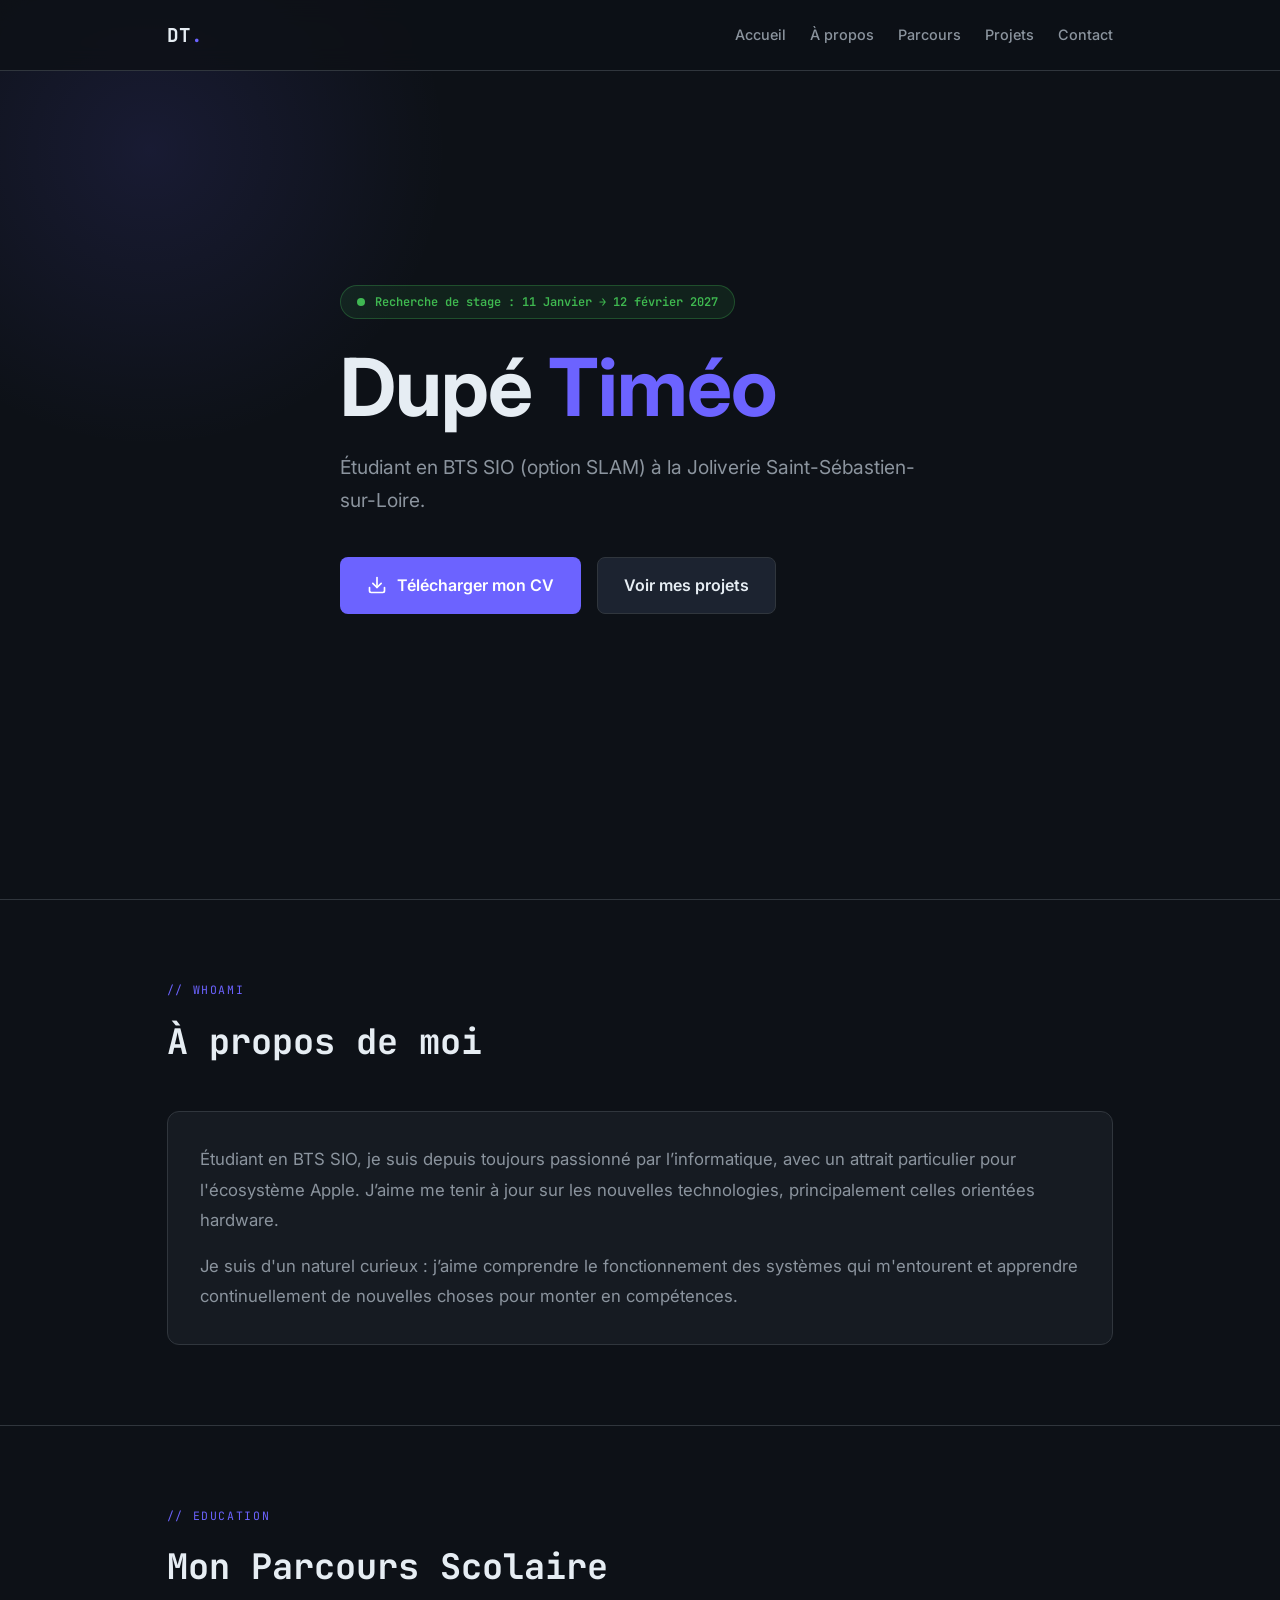
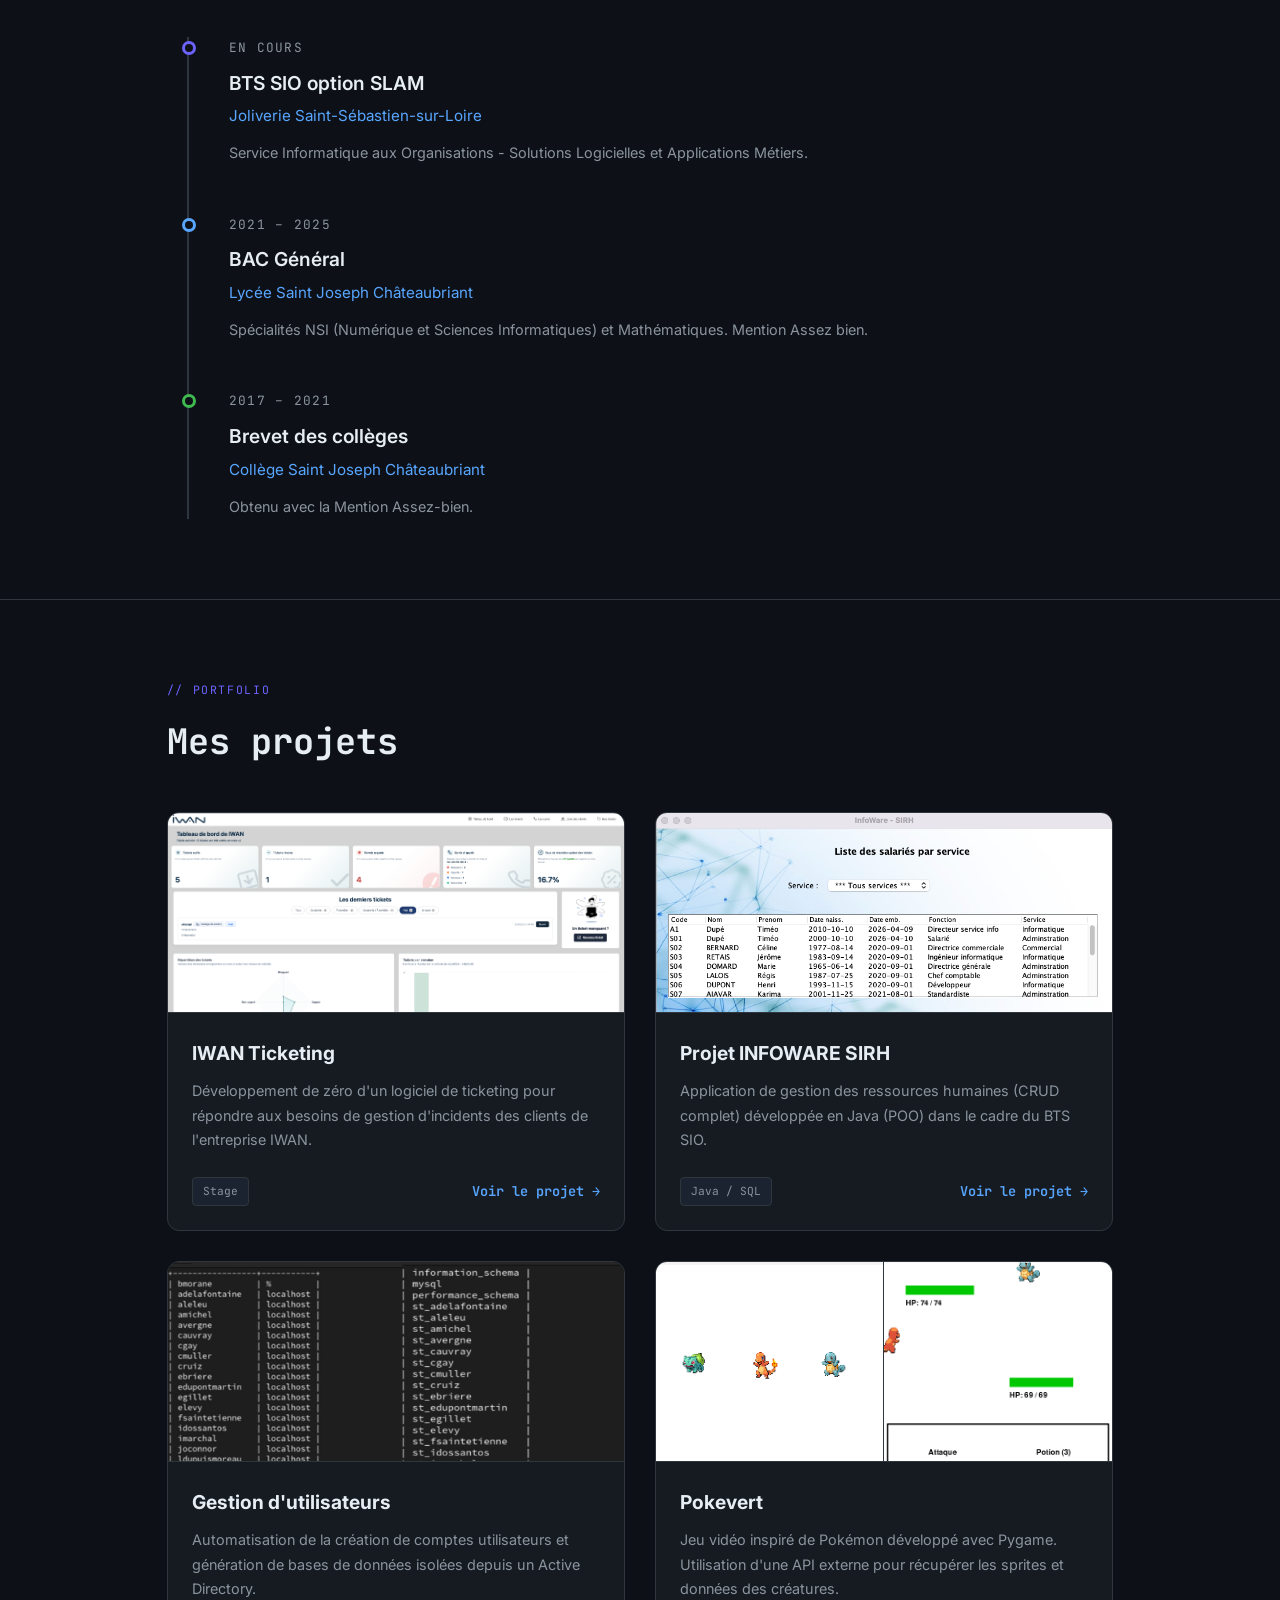
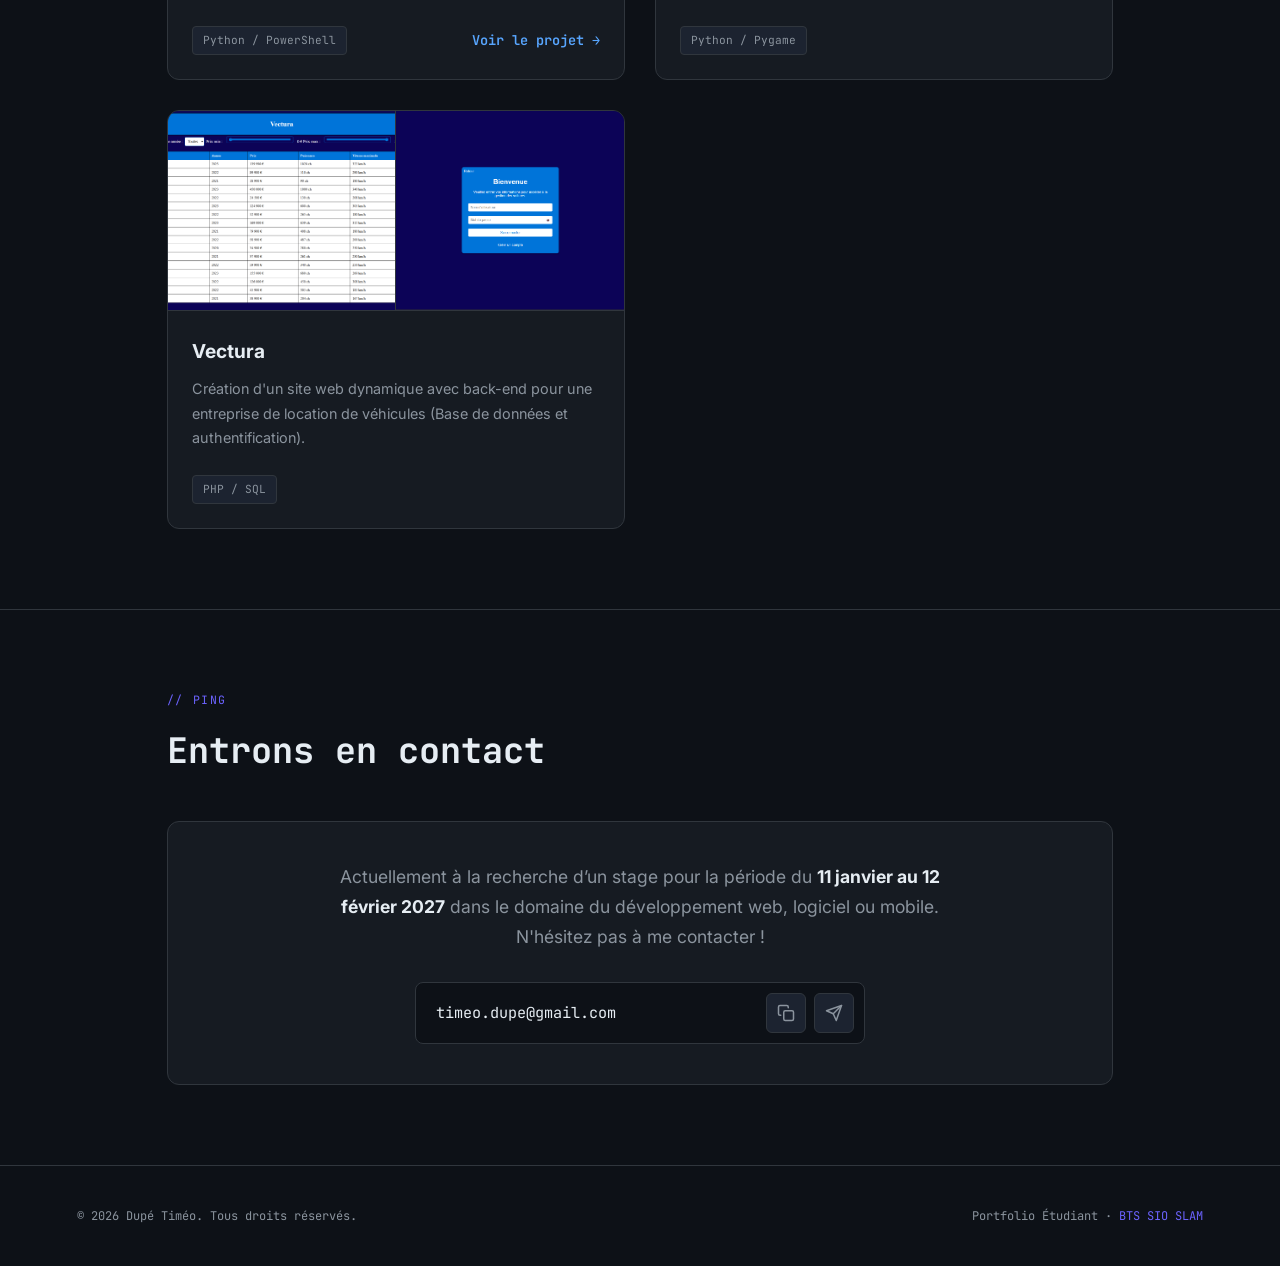
==== index.html @ 5c11863c "Création" ====
<!DOCTYPE html>
<html lang="fr">
<head>
  <meta charset="UTF-8" />
  <meta name="viewport" content="width=device-width, initial-scale=1.0" />
  <title>Portfolio - Dupé Timéo | BTS SIO</title>
  <link href="https://fonts.googleapis.com/css2?family=JetBrains+Mono:wght@400;600;700&family=Inter:wght@300;400;500;600&display=swap" rel="stylesheet" />
  <link rel="stylesheet" href="style.css" />
</head>
<body>

  <!-- ══ NAVIGATION ══ -->
  <nav class="navbar">
    <div class="nav-container">
      <div class="nav-logo">DT<span>.</span></div>
      <div class="nav-links">
        <a href="#accueil">Accueil</a>
        <a href="#a-propos">À propos</a>
        <a href="#parcours">Parcours</a>
        <a href="#projets">Projets</a>
        <a href="#contact">Contact</a>
      </div>
    </div>
  </nav>

  <!-- ══ HERO / ACCUEIL ══ -->
  <header class="hero" id="accueil">
    <div class="container hero-content">
      <div class="status-badge">
        <span class="pulse-dot"></span>
        Recherche de stage : 11 Janvier → 12 février 2027
      </div>
      
      <h1>Dupé <span>Timéo</span></h1>
      <p class="hero-sub">Étudiant en BTS SIO (option SLAM) à la Joliverie Saint-Sébastien-sur-Loire.</p>
      
      <div class="hero-actions">
        <a href="documents/CV_Dupe_Timeo.pdf" download target="_blank" class="btn btn-primary">
          <svg xmlns="http://www.w3.org/2000/svg" width="20" height="20" viewBox="0 0 24 24" fill="none" stroke="currentColor" stroke-width="2" stroke-linecap="round" stroke-linejoin="round">
            <path d="M21 15v4a2 2 0 0 1-2 2H5a2 2 0 0 1-2-2v-4"></path>
            <polyline points="7 10 12 15 17 10"></polyline>
            <line x1="12" y1="15" x2="12" y2="3"></line>
          </svg>
          Télécharger mon CV
        </a>
        <a href="#projets" class="btn btn-secondary">Voir mes projets</a>
      </div>
    </div>
  </header>

  <!-- ══ À PROPOS ══ -->
  <section id="a-propos">
    <div class="container">
      <p class="section-label">// whoami</p>
      <h2 class="section-title">À propos de moi</h2>
      <div class="about-card">
        <p>Étudiant en BTS SIO, je suis depuis toujours passionné par l’informatique, avec un attrait particulier pour l'écosystème Apple. J’aime me tenir à jour sur les nouvelles technologies, principalement celles orientées hardware.</p>
        <p>Je suis d'un naturel curieux : j’aime comprendre le fonctionnement des systèmes qui m'entourent et apprendre continuellement de nouvelles choses pour monter en compétences.</p>
      </div>
    </div>
  </section>

  <!-- ══ PARCOURS SCOLAIRE ══ -->
  <section id="parcours">
    <div class="container">
      <p class="section-label">// education</p>
      <h2 class="section-title">Mon Parcours Scolaire</h2>
      
      <div class="timeline">
        <!-- Item 1 -->
        <div class="timeline-item">
          <div class="timeline-dot" style="border-color: var(--accent);"></div>
          <div class="timeline-date">en cours</div>
          <div class="timeline-content">
            <h3>BTS SIO option SLAM</h3>
            <h4>Joliverie Saint-Sébastien-sur-Loire</h4>
            <p>Service Informatique aux Organisations - Solutions Logicielles et Applications Métiers.</p>
          </div>
        </div>
        
        <!-- Item 2 -->
        <div class="timeline-item">
          <div class="timeline-dot" style="border-color: var(--accent2);"></div>
          <div class="timeline-date">2021 – 2025</div>
          <div class="timeline-content">
            <h3>BAC Général</h3>
            <h4>Lycée Saint Joseph Châteaubriant</h4>
            <p>Spécialités NSI (Numérique et Sciences Informatiques) et Mathématiques. Mention Assez bien.</p>
          </div>
        </div>
        
        <!-- Item 3 -->
        <div class="timeline-item">
          <div class="timeline-dot" style="border-color: var(--accent3);"></div>
          <div class="timeline-date">2017 – 2021</div>
          <div class="timeline-content">
            <h3>Brevet des collèges</h3>
            <h4>Collège Saint Joseph Châteaubriant</h4>
            <p>Obtenu avec la Mention Assez-bien.</p>
          </div>
        </div>
      </div>
    </div>
  </section>

  <!-- ══ PROJETS ══ -->
  <section id="projets">
    <div class="container">
      <p class="section-label">// portfolio</p>
      <h2 class="section-title">Mes projets</h2>
      
      <div class="projects-grid">
        
        <!-- Projet 1 -->
        <div class="project-card">
          <div class="card-image-wrapper">
            <img src="img/projets/STAGE-IWAN-TICKETS/Capture d’écran 2026-06-22 à 10.38.28.png" alt="IWAN Ticketing" />
          </div>
          <div class="project-content">
            <h3>IWAN Ticketing</h3>
            <p>Développement de zéro d'un logiciel de ticketing pour répondre aux besoins de gestion d'incidents des clients de l'entreprise IWAN.</p>
            <div class="project-footer">
              <span class="tech-tag">Stage</span>
              <a href="./projet/Stage-IWAN-TICKETS/iwan-ticket.html" class="project-link">Voir le projet →</a>
            </div>
          </div>
        </div>

        <!-- Projet 2 -->
        <div class="project-card">
          <div class="card-image-wrapper">
            <img src="img/projets/INFOWARE/main_infoware.png" alt="INFOWARE SIRH" />
          </div>
          <div class="project-content">
            <h3>Projet INFOWARE SIRH</h3>
            <p>Application de gestion des ressources humaines (CRUD complet) développée en Java (POO) dans le cadre du BTS SIO.</p>
            <div class="project-footer">
              <span class="tech-tag">Java / SQL</span>
              <a href="./projet/INFOWARE/projet_infoware_SIRH.html" class="project-link">Voir le projet →</a>
            </div>
          </div>
        </div>

        <!-- Projet 3 -->
        <div class="project-card">
          <div class="card-image-wrapper">
            <img src="img/projets/Gestion d'utilisateurs python/user-bdd.png" alt="Gestion utilisateurs" />
          </div>
          <div class="project-content">
            <h3>Gestion d'utilisateurs</h3>
            <p>Automatisation de la création de comptes utilisateurs et génération de bases de données isolées depuis un Active Directory.</p>
            <div class="project-footer">
              <span class="tech-tag">Python / PowerShell</span>
              <a href="./projet/gestion-user/index-user.html" class="project-link">Voir le projet →</a>
            </div>
          </div>
        </div>

        <!-- Projet 4 -->
        <div class="project-card">
          <div class="card-image-wrapper multi-img">
            <img src="img/projets/img_pokevert/choix_pokemon.png" alt="Pokevert Choix" />
            <img src="img/projets/img_pokevert/combat.png" alt="Pokevert Combat" />
          </div>
          <div class="project-content">
            <h3>Pokevert</h3>
            <p>Jeu vidéo inspiré de Pokémon développé avec Pygame. Utilisation d'une API externe pour récupérer les sprites et données des créatures.</p>
            <div class="project-footer">
              <span class="tech-tag">Python / Pygame</span>
            </div>
          </div>
        </div>

        <!-- Projet 5 -->
        <div class="project-card">
          <div class="card-image-wrapper multi-img">
            <img src="img/projets/img_vectura/Accueil.png" alt="Vectura Accueil" />
            <img src="img/projets/img_vectura/login.png" alt="Vectura Login" />
          </div>
          <div class="project-content">
            <h3>Vectura</h3>
            <p>Création d'un site web dynamique avec back-end pour une entreprise de location de véhicules (Base de données et authentification).</p>
            <div class="project-footer">
              <span class="tech-tag">PHP / SQL</span>
            </div>
          </div>
        </div>

      </div>
    </div>
  </section>

  <!-- ══ CONTACT ══ -->
  <section id="contact" style="border-bottom: none;">
    <div class="container">
      <p class="section-label">// ping</p>
      <h2 class="section-title">Entrons en contact</h2>
      
      <div class="contact-wrapper">
        <p class="contact-desc">
          Actuellement à la recherche d’un stage pour la période du <strong>11 janvier au 12 février 2027</strong> dans le domaine du développement web, logiciel ou mobile. N'hésitez pas à me contacter !
        </p>

        <div class="email-box">
          <span class="email-text">timeo.dupe@gmail.com</span>
          
          <div class="email-actions">
            <button class="icon-btn copy-btn" title="Copier l'adresse">
              <svg xmlns="http://www.w3.org/2000/svg" viewBox="0 0 24 24" fill="none" stroke="currentColor" stroke-width="2" stroke-linecap="round" stroke-linejoin="round">
                <rect x="9" y="9" width="13" height="13" rx="2" ry="2"></rect>
                <path d="M5 15H4a2 2 0 0 1-2-2V4a2 2 0 0 1 2-2h9a2 2 0 0 1 2 2v1"></path>
              </svg>
            </button>
            <a href="mailto:timeo.dupe@gmail.com" class="icon-btn" title="Envoyer un e-mail">
              <svg xmlns="http://www.w3.org/2000/svg" viewBox="0 0 24 24" fill="none" stroke="currentColor" stroke-width="2" stroke-linecap="round" stroke-linejoin="round">
                <line x1="22" y1="2" x2="11" y2="13"></line>
                <polygon points="22 2 15 22 11 13 2 9 22 2"></polygon>
              </svg>
            </a>
          </div>
        </div>
      </div>
    </div>
  </section>

  <!-- ══ FOOTER ══ -->
  <footer>
    <p>&copy; 2026 Dupé Timéo. Tous droits réservés.</p>
    <p>Portfolio Étudiant · <span>BTS SIO SLAM</span></p>
  </footer>

  <!-- ══ SCRIPTS ══ -->
  <script>
    document.querySelector('.copy-btn').addEventListener('click', function() {
      const emailText = document.querySelector('.email-text').textContent;
      navigator.clipboard.writeText(emailText).then(function() {
        // Petit feedback visuel rapide sur le bouton
        const btn = document.querySelector('.copy-btn');
        const originalHtml = btn.innerHTML;
        btn.innerHTML = '<svg xmlns="http://www.w3.org/2000/svg" viewBox="0 0 24 24" fill="none" stroke="#3FB950" stroke-width="2" stroke-linecap="round" stroke-linejoin="round"><polyline points="20 6 9 17 4 12"></polyline></svg>';
        setTimeout(() => { btn.innerHTML = originalHtml; }, 2000);
      });
    });
  </script>

</body>
</html>
---- style.css ----
/* ══ RESET & VARIABLES ══ */
*, *::before, *::after { box-sizing: border-box; margin: 0; padding: 0; }

:root {
  --bg:        #0D1117;
  --surface:   #161B22;
  --surface2:  #1C2330;
  --border:    #30363D;
  --accent:    #6C63FF;
  --accent2:   #58A6FF;
  --accent3:   #3FB950;
  --text:      #E6EDF3;
  --muted:     #8B949E;
  --mono:      'JetBrains Mono', monospace;
  --sans:      'Inter', sans-serif;
}

/* Scroll padding pour que l'ancre ne soit pas cachée par la navbar fixée */
html { 
  scroll-behavior: smooth; 
  scroll-padding-top: 100px; 
}

body {
  background: var(--bg);
  color: var(--text);
  font-family: var(--sans);
  font-size: 16px;
  line-height: 1.7;
}

/* ══ STRUCTURE GLOBALE ══ */
.container {
  max-width: 1100px;
  margin: 0 auto;
  padding: 0 6vw;
}

section {
  padding: 80px 0;
  border-bottom: 1px solid var(--border);
}

.section-label {
  font-family: var(--mono);
  font-size: .72rem;
  color: var(--accent);
  text-transform: uppercase;
  letter-spacing: .14em;
  margin-bottom: 12px;
}

.section-title {
  font-family: var(--mono);
  font-size: clamp(1.4rem, 3vw, 2.2rem);
  font-weight: 700;
  margin-bottom: 40px;
  color: var(--text);
}

/* ══ NAVIGATION ══ */
.navbar {
  position: fixed;
  top: 0; left: 0; width: 100%;
  background: rgba(13, 17, 23, 0.85);
  backdrop-filter: blur(12px);
  -webkit-backdrop-filter: blur(12px);
  border-bottom: 1px solid var(--border);
  z-index: 1000;
}

.nav-container {
  max-width: 1100px;
  margin: 0 auto;
  padding: 0 6vw;
  display: flex;
  justify-content: space-between;
  align-items: center;
  height: 70px;
}

.nav-logo {
  font-family: var(--mono);
  font-weight: 700;
  font-size: 1.2rem;
  color: var(--text);
}
.nav-logo span { color: var(--accent); }

.nav-links {
  display: flex;
  gap: 24px;
}

.nav-links a {
  color: var(--muted);
  text-decoration: none;
  font-size: 0.9rem;
  font-weight: 500;
  transition: color 0.2s;
}

.nav-links a:hover {
  color: var(--accent2);
}

/* ══ HERO SECTION ══ */
.hero {
  min-height: 100vh;
  display: flex;
  flex-direction: column;
  justify-content: center;
  position: relative;
  overflow: hidden;
  border-bottom: 1px solid var(--border);
}

.hero::before {
  content: '';
  position: absolute;
  top: -150px; left: -150px;
  width: 600px; height: 600px;
  background: radial-gradient(circle, rgba(108,99,255,.12) 0%, transparent 70%);
  pointer-events: none;
}

.status-badge {
  display: inline-flex;
  align-items: center;
  gap: 10px;
  background: rgba(63, 185, 80, 0.1);
  border: 1px solid rgba(63, 185, 80, 0.3);
  color: var(--accent3);
  padding: 6px 16px;
  border-radius: 30px;
  font-family: var(--mono);
  font-size: 0.75rem;
  font-weight: 600;
  margin-bottom: 24px;
}

.pulse-dot {
  width: 8px; height: 8px;
  background: var(--accent3);
  border-radius: 50%;
  box-shadow: 0 0 0 0 rgba(63, 185, 80, 0.7);
  animation: pulse 2s infinite;
}

@keyframes pulse {
  0% { box-shadow: 0 0 0 0 rgba(63, 185, 80, 0.7); }
  70% { box-shadow: 0 0 0 10px rgba(63, 185, 80, 0); }
  100% { box-shadow: 0 0 0 0 rgba(63, 185, 80, 0); }
}

.hero h1 {
  font-size: clamp(3rem, 8vw, 5rem);
  font-weight: 700;
  line-height: 1.1;
  letter-spacing: -1px;
  margin-bottom: 20px;
}
.hero h1 span { color: var(--accent); }

.hero-sub {
  font-size: clamp(1rem, 2vw, 1.2rem);
  color: var(--muted);
  max-width: 600px;
  margin-bottom: 40px;
}

.hero-actions {
  display: flex;
  gap: 16px;
  flex-wrap: wrap;
}

/* Boutons globaux */
.btn {
  display: inline-flex;
  align-items: center;
  justify-content: center;
  gap: 10px;
  padding: 14px 26px;
  border-radius: 8px;
  font-family: var(--sans);
  font-size: 1rem;
  font-weight: 600;
  text-decoration: none;
  transition: all 0.25s ease;
  cursor: pointer;
}

.btn-primary { background: var(--accent); color: #fff; border: 1px solid transparent; }
.btn-primary:hover { background: #7b73ff; transform: translateY(-3px); box-shadow: 0 8px 25px rgba(108, 99, 255, 0.35); }
.btn-secondary { background: var(--surface2); color: var(--text); border: 1px solid var(--border); }
.btn-secondary:hover { border-color: var(--accent); transform: translateY(-3px); }

/* ══ À PROPOS ══ */
.about-card {
  background: var(--surface);
  border: 1px solid var(--border);
  border-radius: 12px;
  padding: 32px;
  font-size: 1.05rem;
  line-height: 1.8;
}
.about-card p { margin-bottom: 16px; color: var(--muted); }
.about-card p:last-child { margin-bottom: 0; }

/* ══ PARCOURS (TIMELINE) ══ */
.timeline {
  position: relative;
  margin-left: 20px;
  padding-left: 40px;
  border-left: 2px solid var(--border);
}

.timeline-item {
  position: relative;
  margin-bottom: 48px;
}
.timeline-item:last-child { margin-bottom: 0; }

.timeline-dot {
  position: absolute;
  left: -47px; /* 40px padding + 2px border / 2 + offset */
  top: 4px;
  width: 14px; height: 14px;
  border-radius: 50%;
  background: var(--bg);
  border: 3px solid var(--accent);
}

.timeline-date {
  font-family: var(--mono);
  font-size: 0.8rem;
  color: var(--muted);
  text-transform: uppercase;
  letter-spacing: .1em;
  margin-bottom: 8px;
}

.timeline-content h3 {
  font-size: 1.2rem;
  font-weight: 600;
  color: var(--text);
  margin-bottom: 4px;
}

.timeline-content h4 {
  font-size: 0.95rem;
  font-weight: 400;
  color: var(--accent2);
  margin-bottom: 12px;
}

.timeline-content p {
  font-size: 0.9rem;
  color: var(--muted);
}

/* ══ PROJETS GRID ══ */
.projects-grid {
  display: grid;
  grid-template-columns: repeat(auto-fill, minmax(320px, 1fr));
  gap: 30px;
}

.project-card {
  background: var(--surface);
  border: 1px solid var(--border);
  border-radius: 12px;
  overflow: hidden;
  display: flex;
  flex-direction: column;
  transition: transform 0.3s ease, border-color 0.3s ease;
}

.project-card:hover {
  transform: translateY(-5px);
  border-color: var(--accent);
}

.card-image-wrapper {
  width: 100%;
  height: 200px;
  border-bottom: 1px solid var(--border);
  background: var(--surface2);
}

.card-image-wrapper img {
  width: 100%;
  height: 100%;
  object-fit: cover;
  object-position: top center;
}

/* Pour les projets avec deux images, on les sépare en deux colonnes */
.card-image-wrapper.multi-img {
  display: flex;
}
.card-image-wrapper.multi-img img {
  width: 50%;
  border-right: 1px solid var(--border);
}
.card-image-wrapper.multi-img img:last-child {
  border-right: none;
}

.project-content {
  padding: 24px;
  display: flex;
  flex-direction: column;
  flex-grow: 1;
}

.project-content h3 {
  font-size: 1.2rem;
  margin-bottom: 10px;
}

.project-content p {
  font-size: 0.9rem;
  color: var(--muted);
  margin-bottom: 24px;
  flex-grow: 1;
}

.project-footer {
  display: flex;
  justify-content: space-between;
  align-items: center;
  margin-top: auto;
}

.tech-tag {
  font-family: var(--mono);
  font-size: 0.7rem;
  padding: 4px 10px;
  background: var(--surface2);
  border: 1px solid var(--border);
  border-radius: 4px;
  color: var(--muted);
}

.project-link {
  font-family: var(--mono);
  font-size: 0.85rem;
  color: var(--accent2);
  text-decoration: none;
  font-weight: 600;
  transition: color 0.2s;
}
.project-link:hover { color: var(--accent); }

/* ══ CONTACT ══ */
.contact-wrapper {
  background: var(--surface);
  border: 1px solid var(--border);
  border-radius: 12px;
  padding: 40px;
  text-align: center;
}

.contact-desc {
  font-size: 1.1rem;
  color: var(--muted);
  max-width: 600px;
  margin: 0 auto 30px;
}
.contact-desc strong { color: var(--text); }

.email-box {
  display: inline-flex;
  align-items: center;
  justify-content: space-between;
  background: var(--bg);
  border: 1px solid var(--border);
  border-radius: 8px;
  padding: 10px 10px 10px 20px;
  width: 100%;
  max-width: 450px;
}

.email-text {
  font-family: var(--mono);
  font-size: 0.95rem;
  color: var(--text);
}

.email-actions {
  display: flex;
  gap: 8px;
}

.icon-btn {
  background: var(--surface2);
  border: 1px solid var(--border);
  border-radius: 6px;
  width: 40px; height: 40px;
  display: flex;
  align-items: center;
  justify-content: center;
  color: var(--muted);
  cursor: pointer;
  transition: all 0.2s;
}

.icon-btn svg { width: 18px; height: 18px; }
.icon-btn:hover {
  background: rgba(108,99,255,.1);
  border-color: var(--accent);
  color: var(--accent);
}

/* ══ FOOTER ══ */
footer {
  border-top: 1px solid var(--border);
  padding: 40px 6vw;
  display: flex;
  justify-content: space-between;
  align-items: center;
  flex-wrap: wrap;
  gap: 16px;
  background: var(--bg);
}

footer p {
  font-family: var(--mono);
  font-size: .75rem;
  color: var(--muted);
}

footer span { color: var(--accent); }

/* ══ RESPONSIVE ══ */
@media (max-width: 768px) {
  .nav-links { display: none; /* Simplification mobile: on cache les liens ou on met un menu burger */ }
  .hero h1 { font-size: 2.5rem; }
  .projects-grid { grid-template-columns: 1fr; }
  .email-box { flex-direction: column; gap: 16px; padding: 20px; }
  .email-actions { width: 100%; justify-content: center; }
}
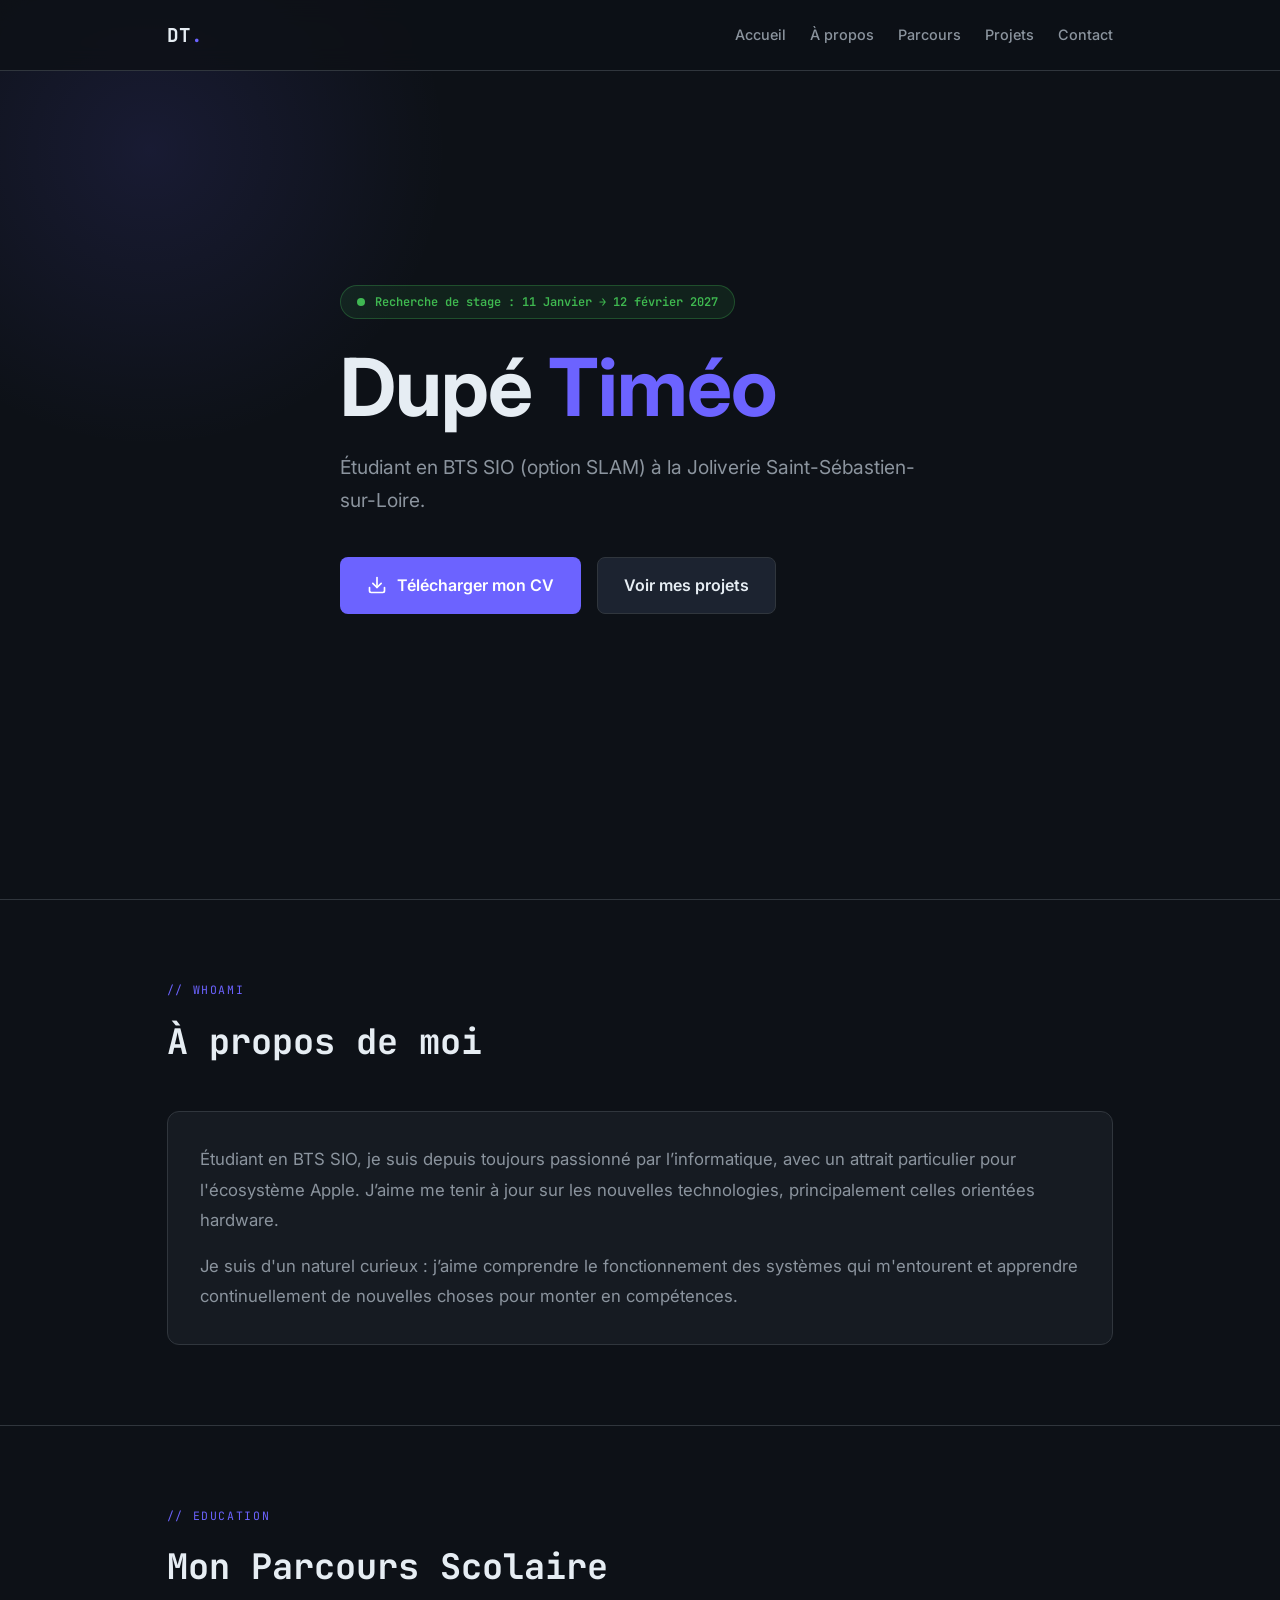
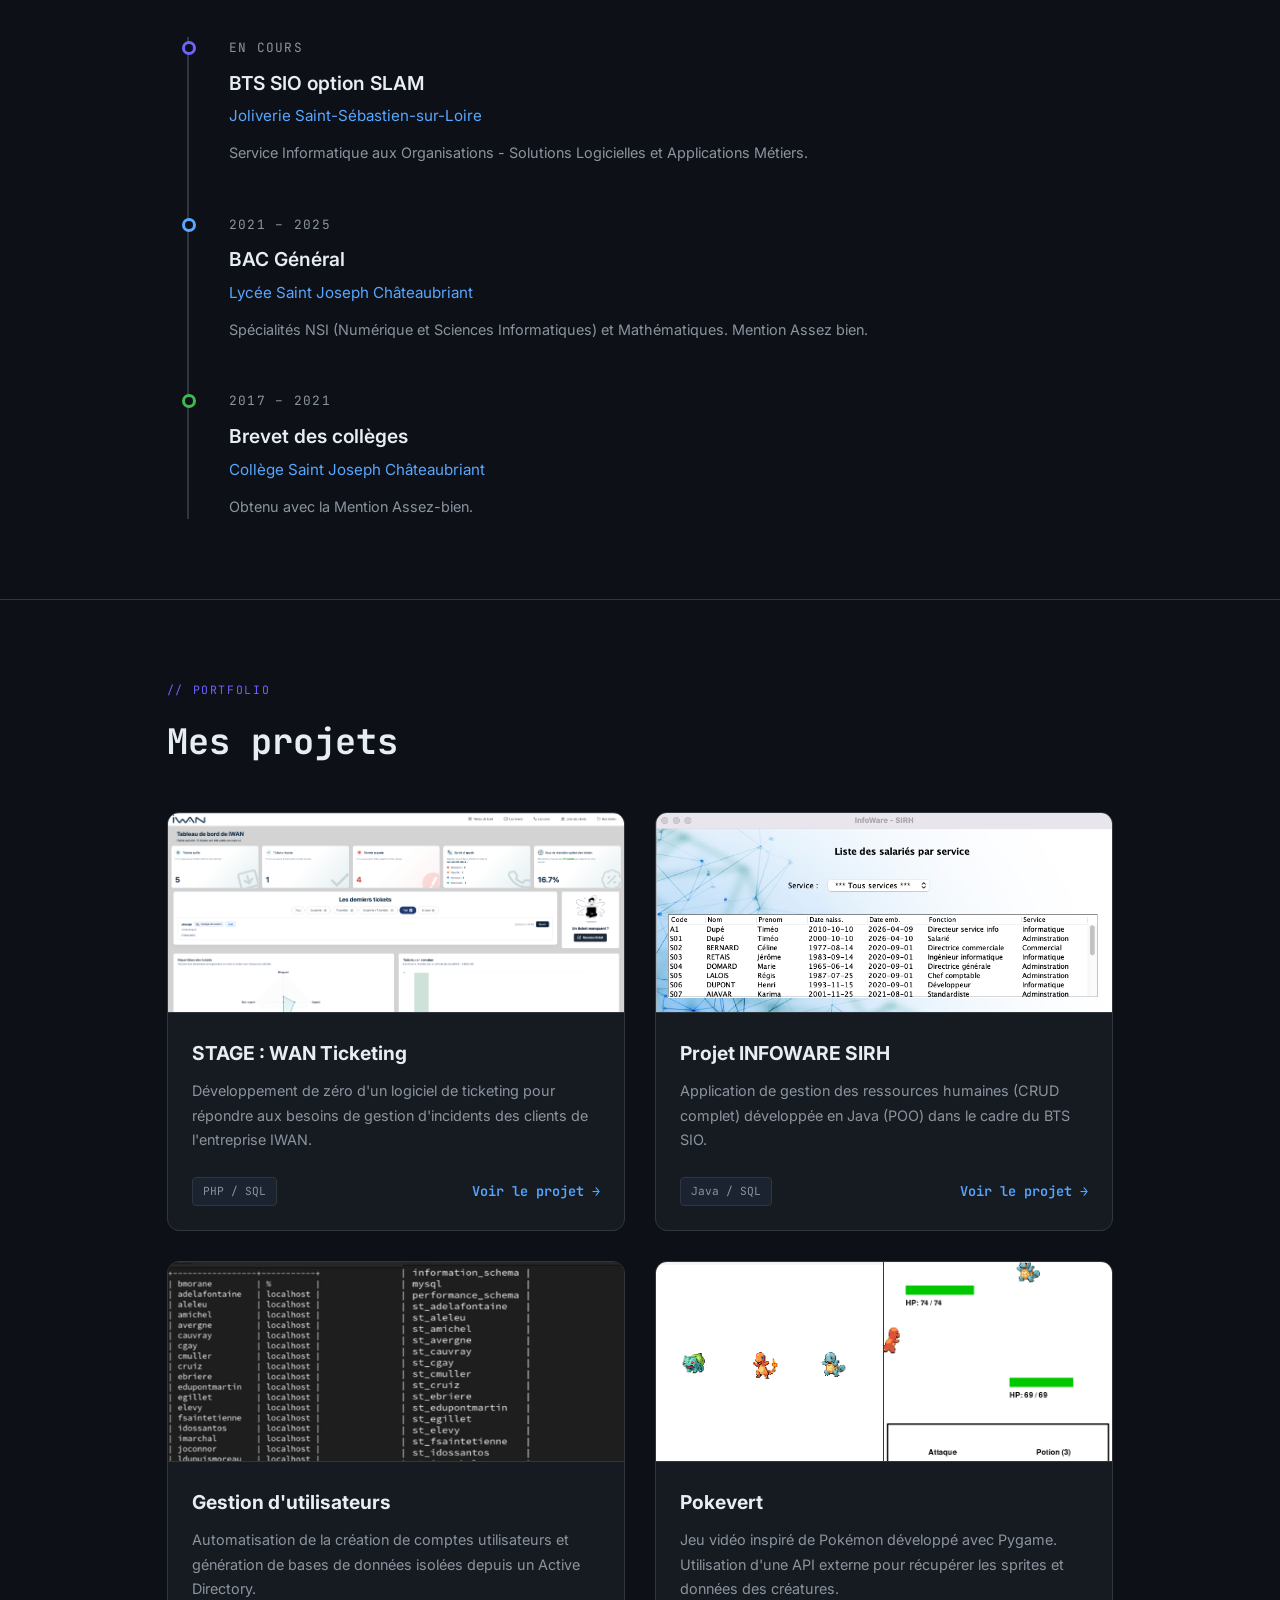
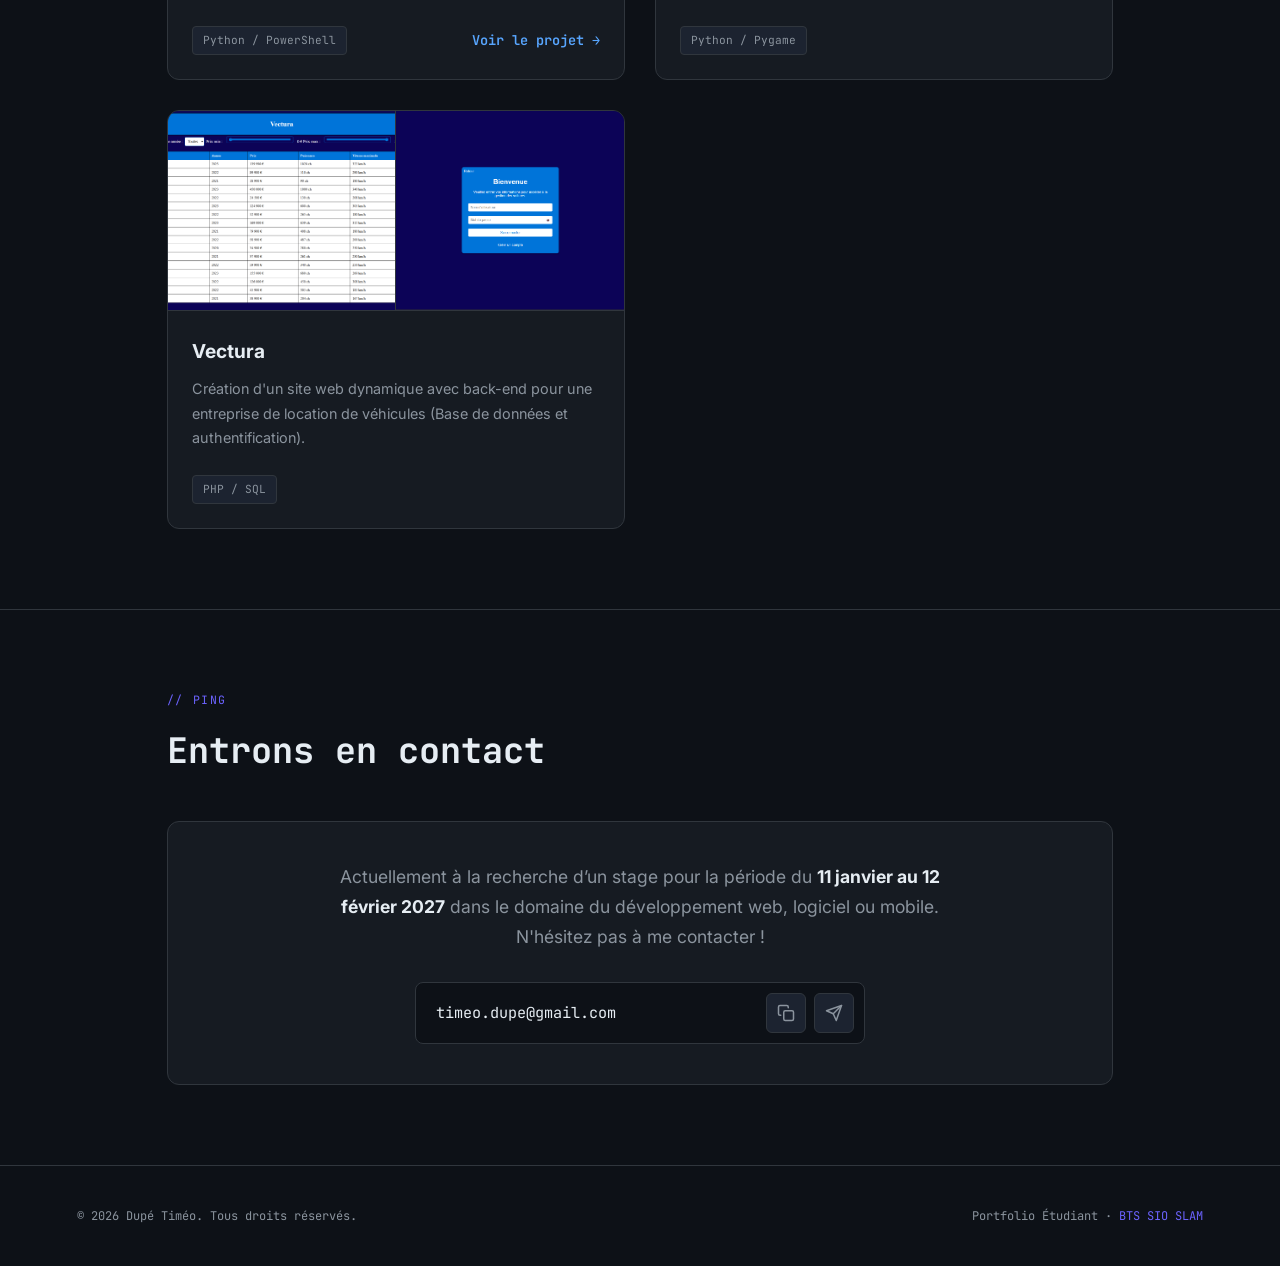
==== commit 544cbfc0: "changement technologies IWAN" ====
--- a/index.html
+++ b/index.html
@@ -35,7 +35,7 @@
       <p class="hero-sub">Étudiant en BTS SIO (option SLAM) à la Joliverie Saint-Sébastien-sur-Loire.</p>
       
       <div class="hero-actions">
-        <a href="documents/CV_Dupe_Timeo.pdf" download target="_blank" class="btn btn-primary">
+        <a href="documents/CV_Dupe_Timeo.pdf" target="_blank" class="btn btn-primary">
           <svg xmlns="http://www.w3.org/2000/svg" width="20" height="20" viewBox="0 0 24 24" fill="none" stroke="currentColor" stroke-width="2" stroke-linecap="round" stroke-linejoin="round">
             <path d="M21 15v4a2 2 0 0 1-2 2H5a2 2 0 0 1-2-2v-4"></path>
             <polyline points="7 10 12 15 17 10"></polyline>
@@ -117,10 +117,10 @@
             <img src="img/projets/STAGE-IWAN-TICKETS/Capture d’écran 2026-06-22 à 10.38.28.png" alt="IWAN Ticketing" />
           </div>
           <div class="project-content">
-            <h3>IWAN Ticketing</h3>
+            <h3>STAGE : WAN Ticketing</h3>
             <p>Développement de zéro d'un logiciel de ticketing pour répondre aux besoins de gestion d'incidents des clients de l'entreprise IWAN.</p>
             <div class="project-footer">
-              <span class="tech-tag">Stage</span>
+              <span class="tech-tag">PHP / SQL </span>
               <a href="./projet/Stage-IWAN-TICKETS/iwan-ticket.html" class="project-link">Voir le projet →</a>
             </div>
           </div>
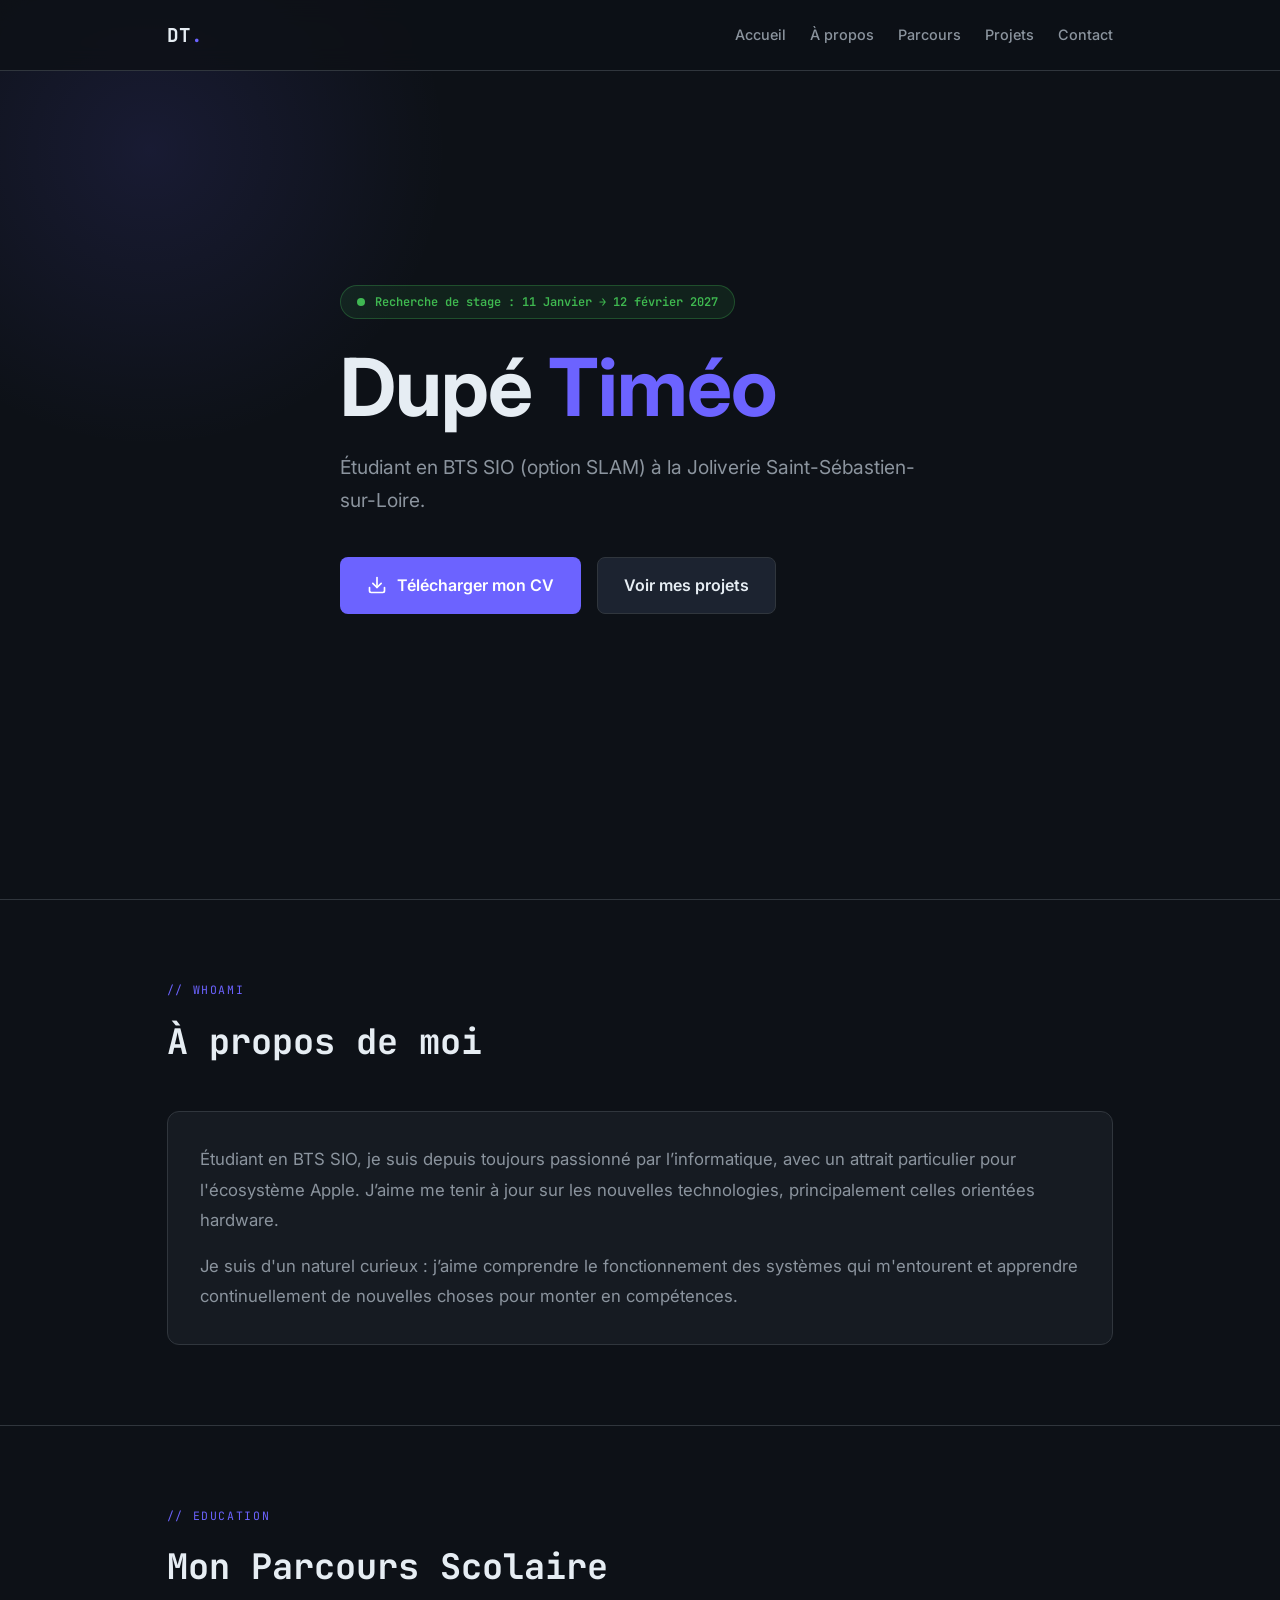
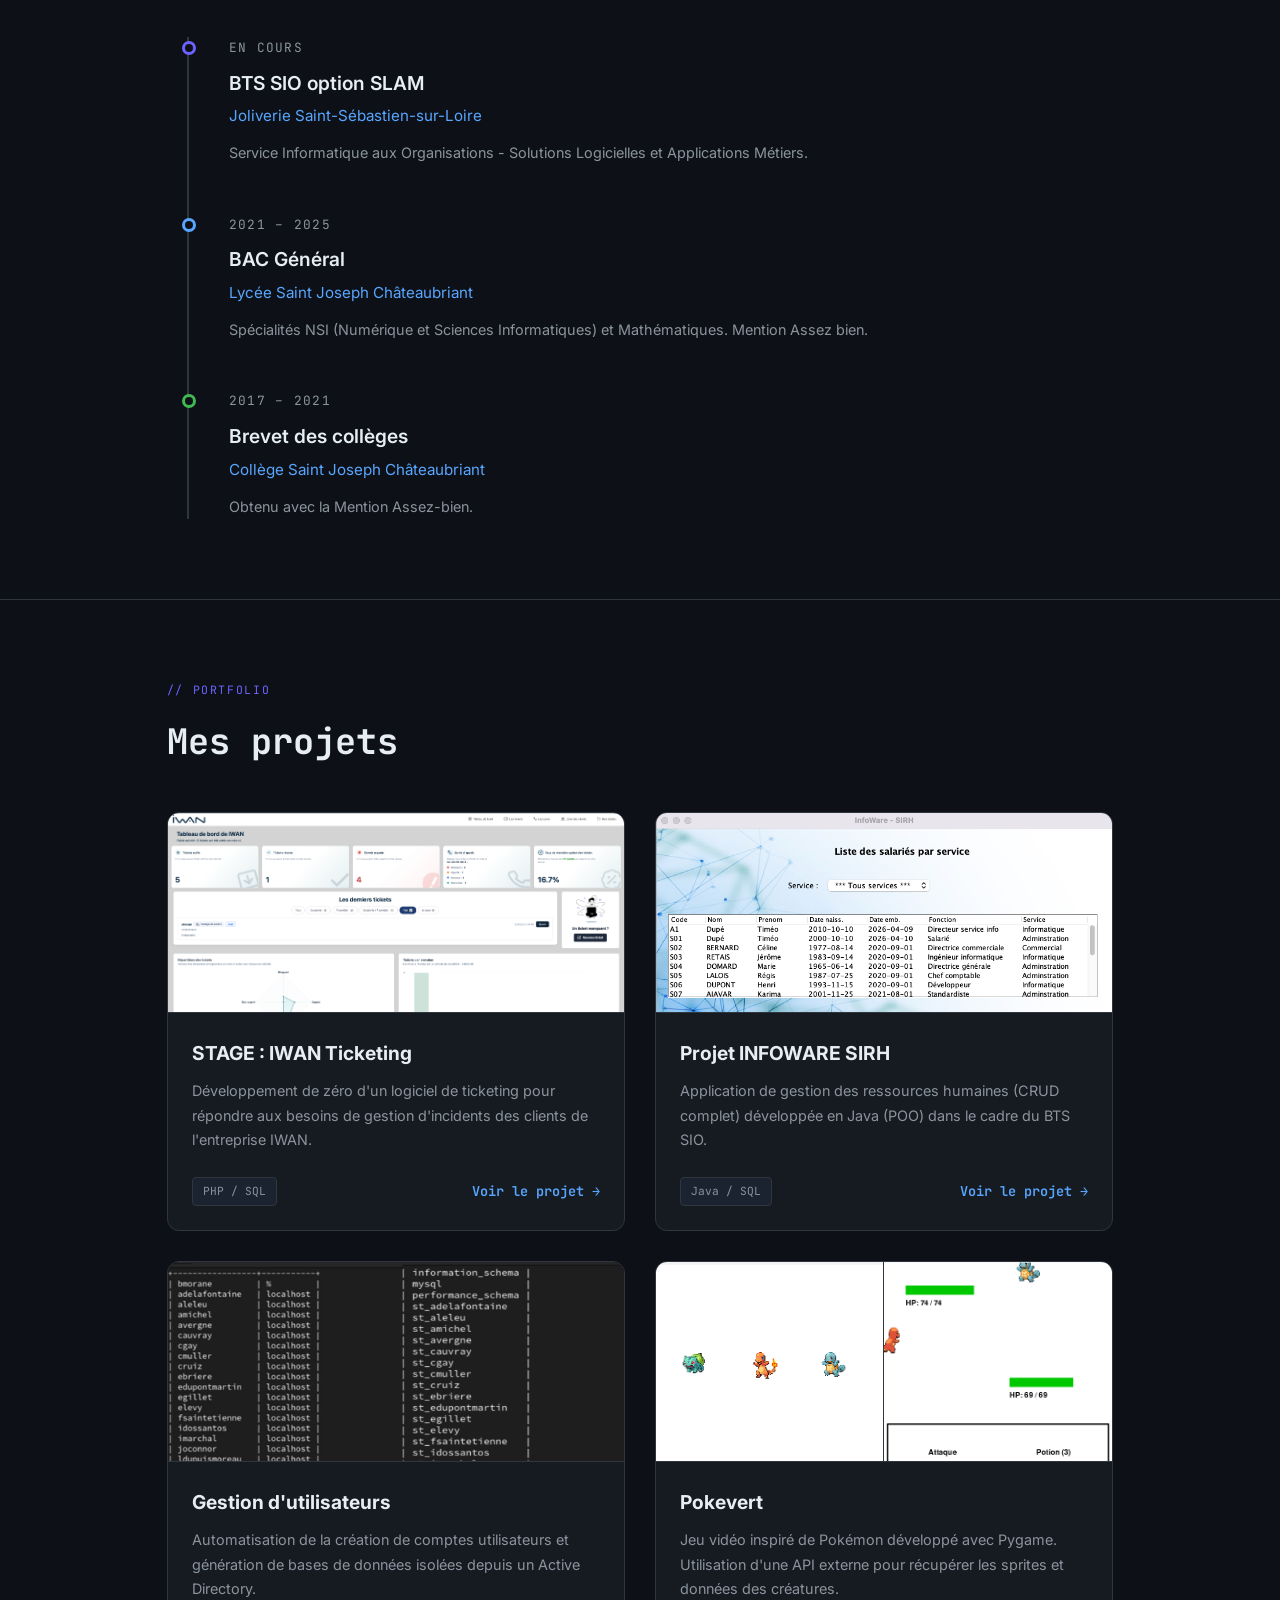
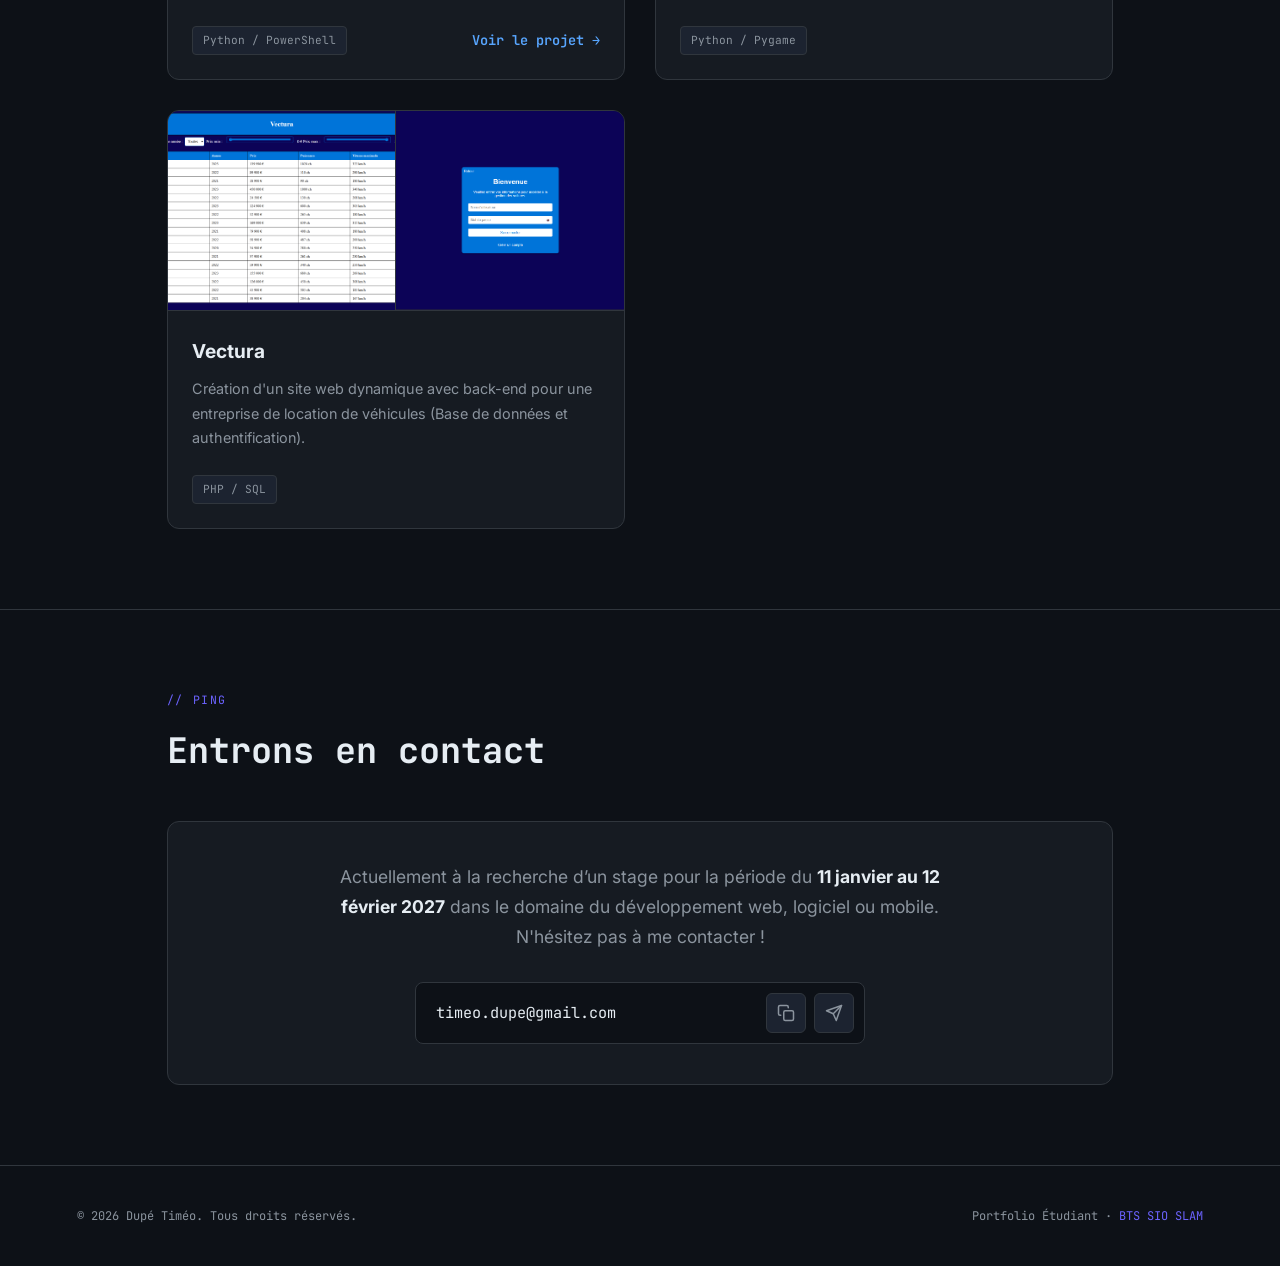
==== commit d4b581f0: "correction erreur d'orthographe" ====
--- a/index.html
+++ b/index.html
@@ -117,7 +117,7 @@
             <img src="img/projets/STAGE-IWAN-TICKETS/Capture d’écran 2026-06-22 à 10.38.28.png" alt="IWAN Ticketing" />
           </div>
           <div class="project-content">
-            <h3>STAGE : WAN Ticketing</h3>
+            <h3>STAGE : IWAN Ticketing</h3>
             <p>Développement de zéro d'un logiciel de ticketing pour répondre aux besoins de gestion d'incidents des clients de l'entreprise IWAN.</p>
             <div class="project-footer">
               <span class="tech-tag">PHP / SQL </span>
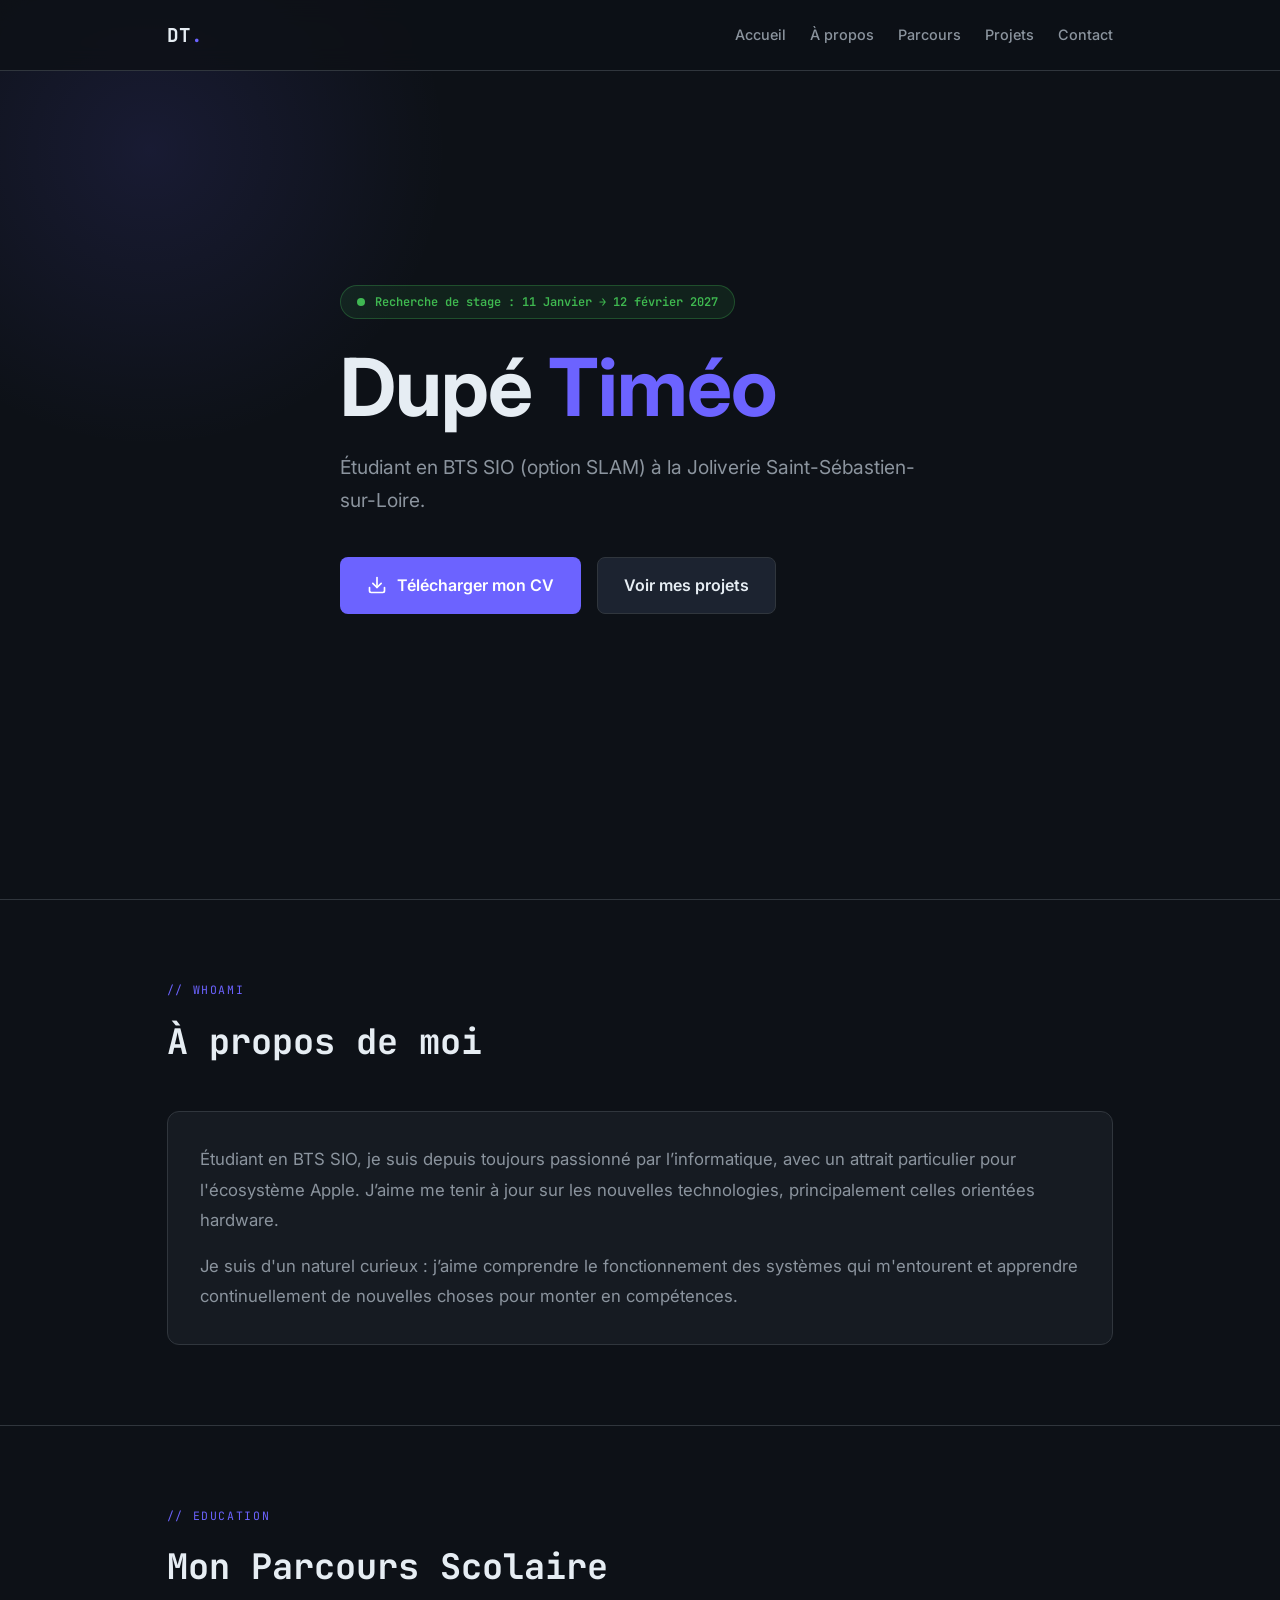
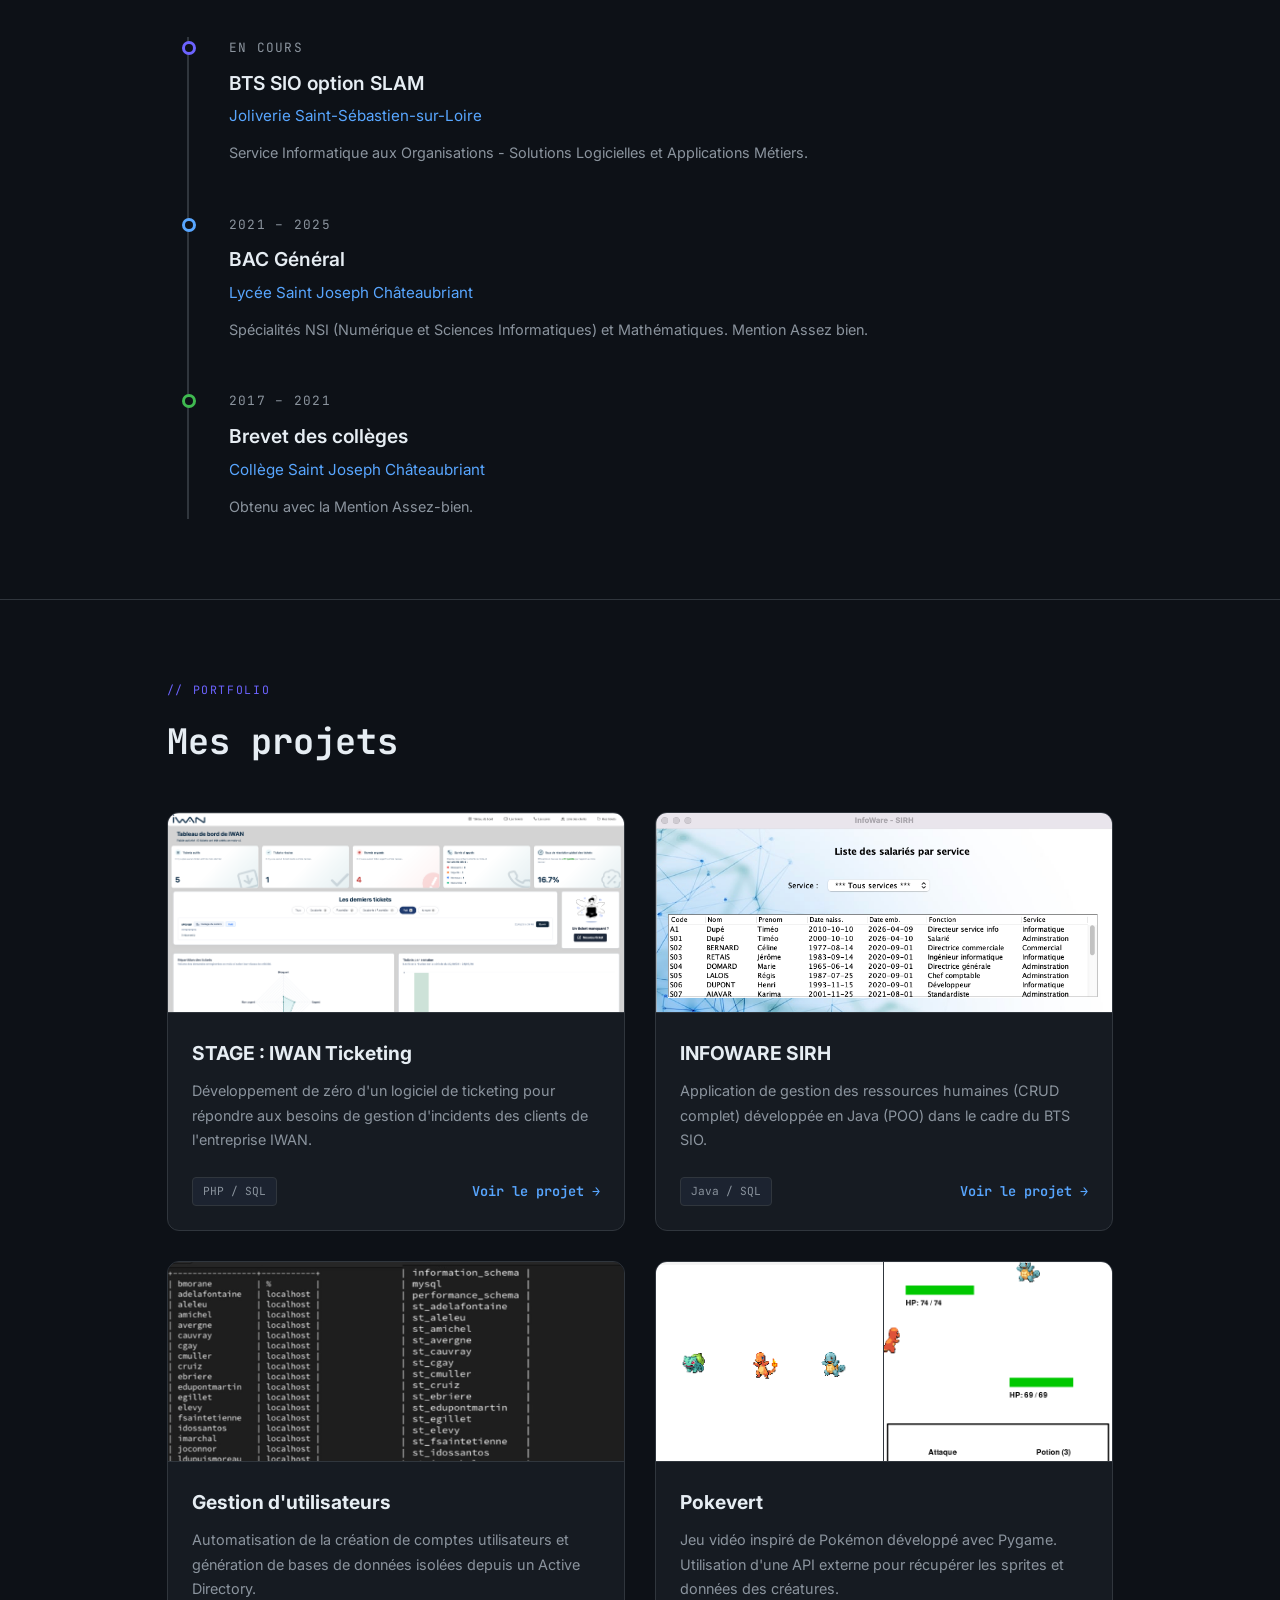
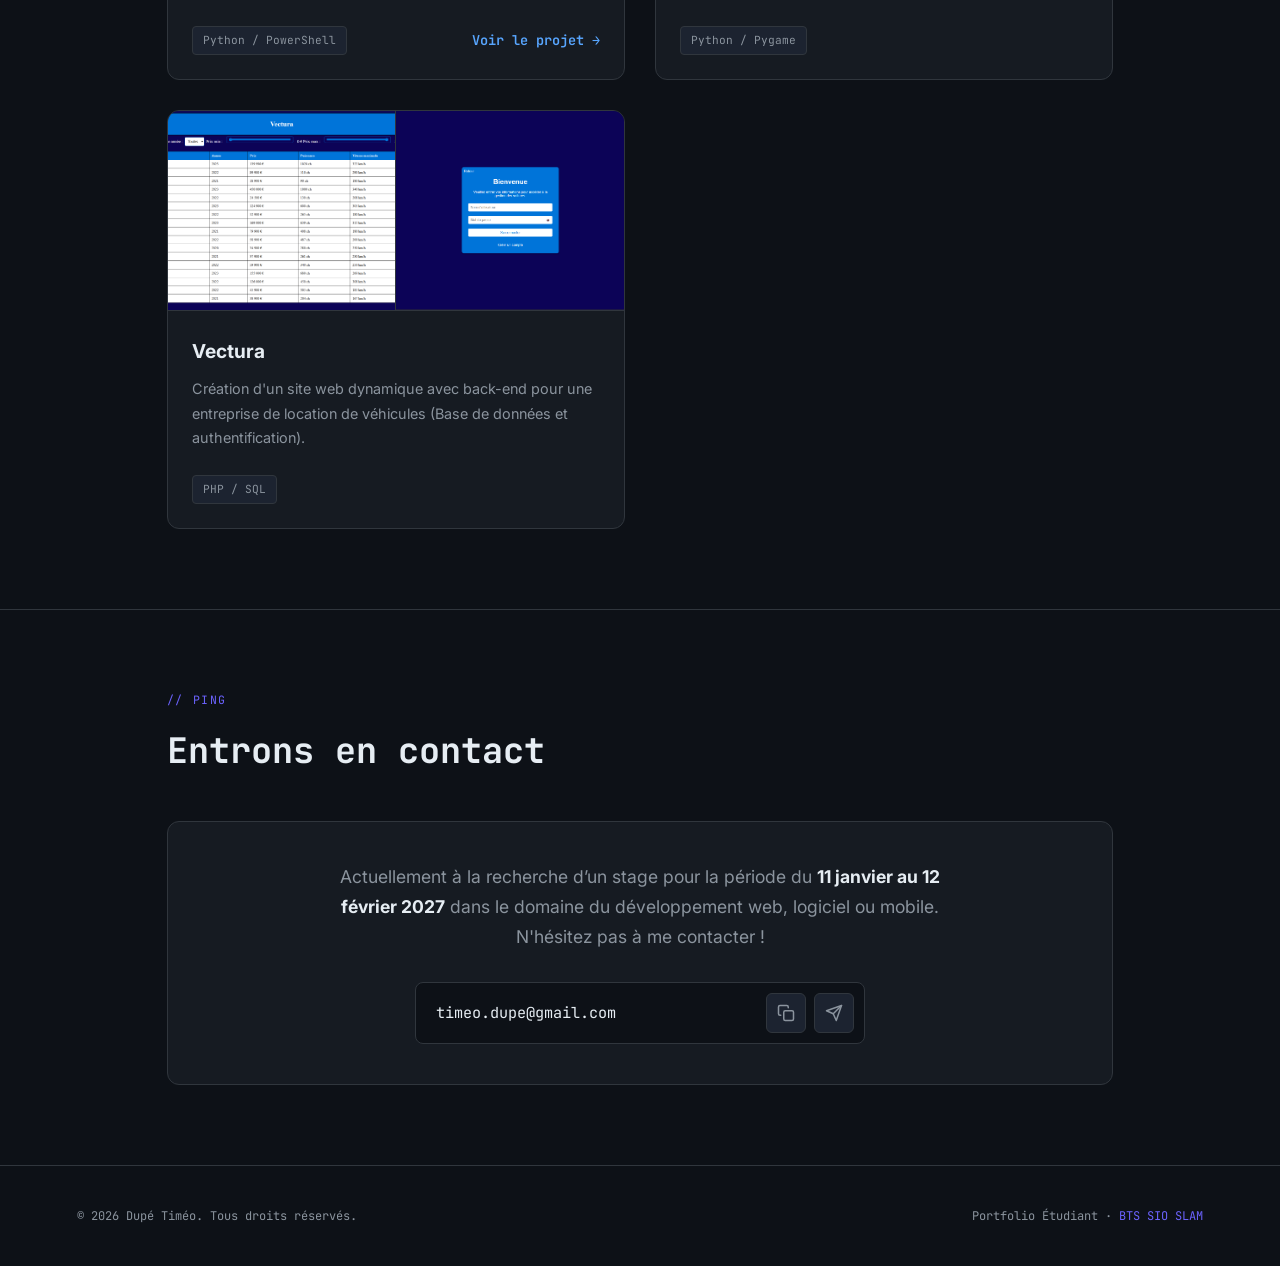
==== commit 2348d078: "Correction" ====
--- a/index.html
+++ b/index.html
@@ -132,7 +132,7 @@
             <img src="img/projets/INFOWARE/main_infoware.png" alt="INFOWARE SIRH" />
           </div>
           <div class="project-content">
-            <h3>Projet INFOWARE SIRH</h3>
+            <h3>INFOWARE SIRH</h3>
             <p>Application de gestion des ressources humaines (CRUD complet) développée en Java (POO) dans le cadre du BTS SIO.</p>
             <div class="project-footer">
               <span class="tech-tag">Java / SQL</span>
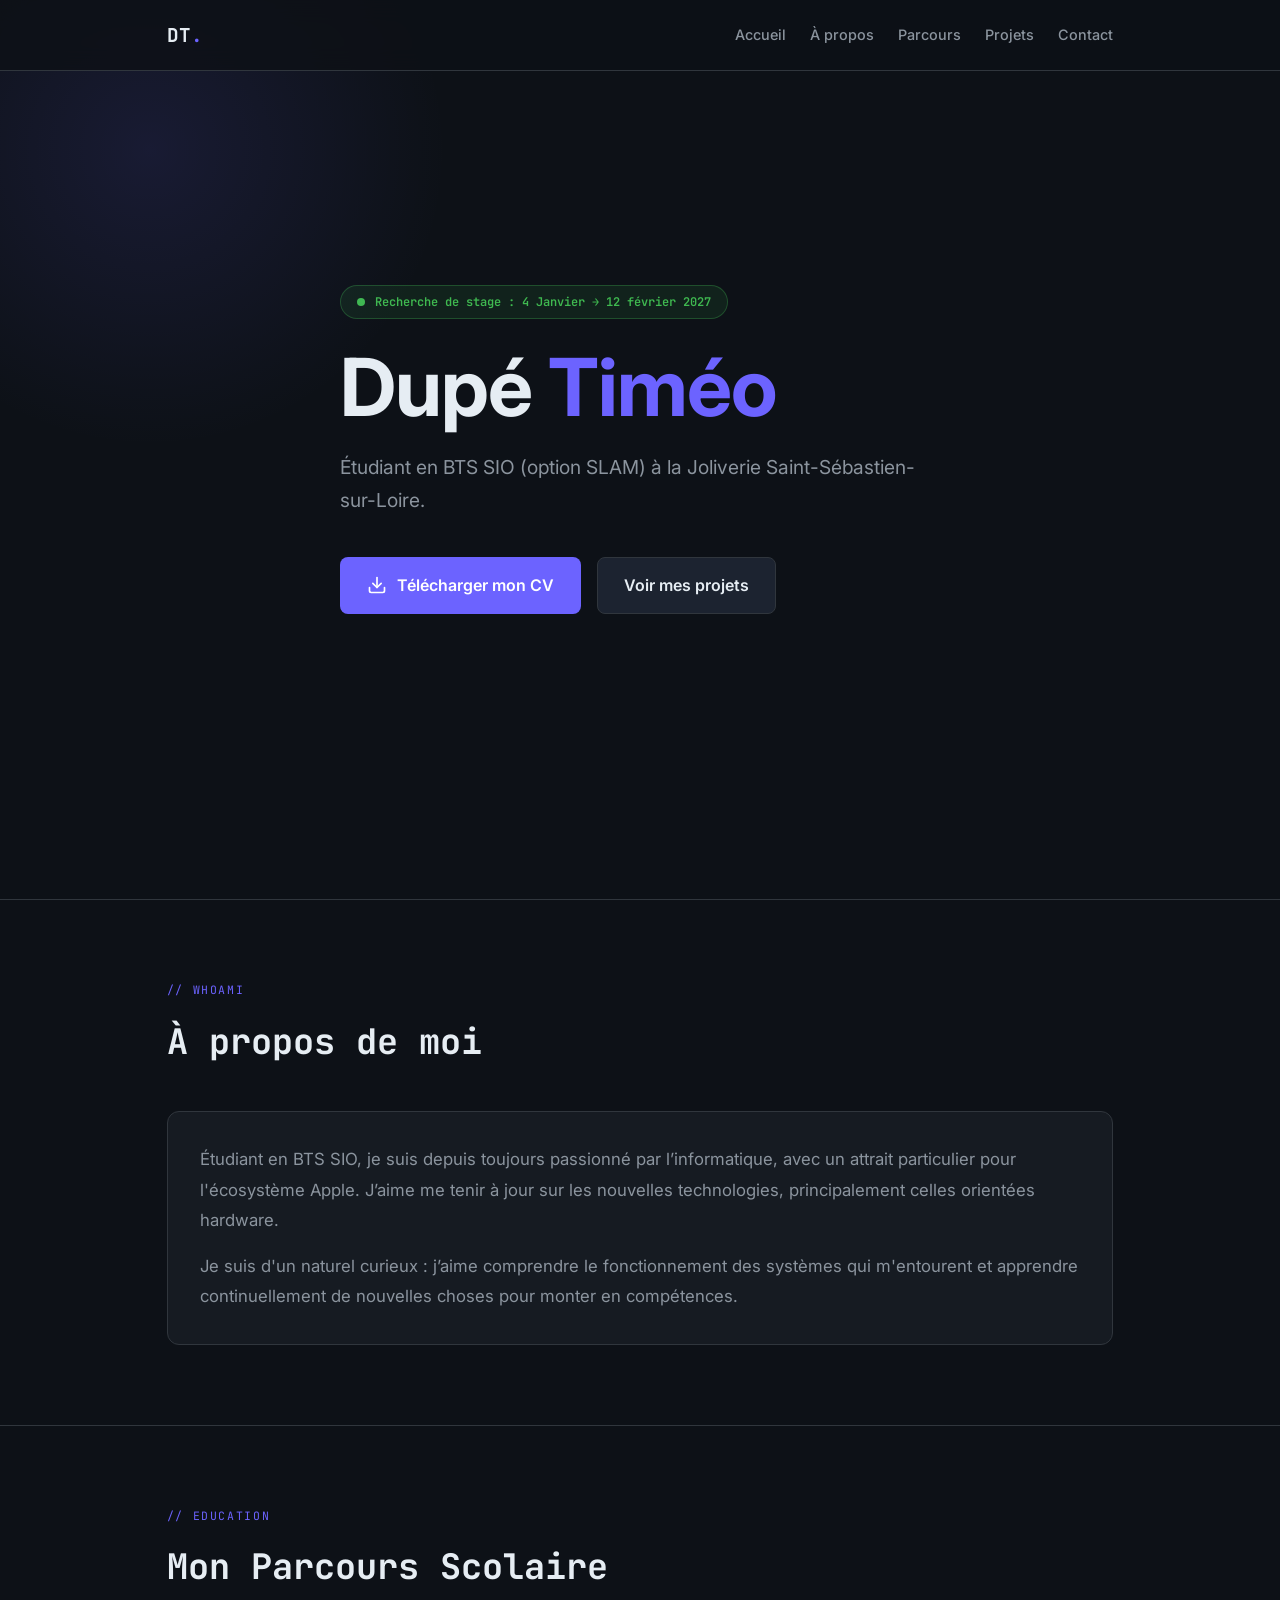
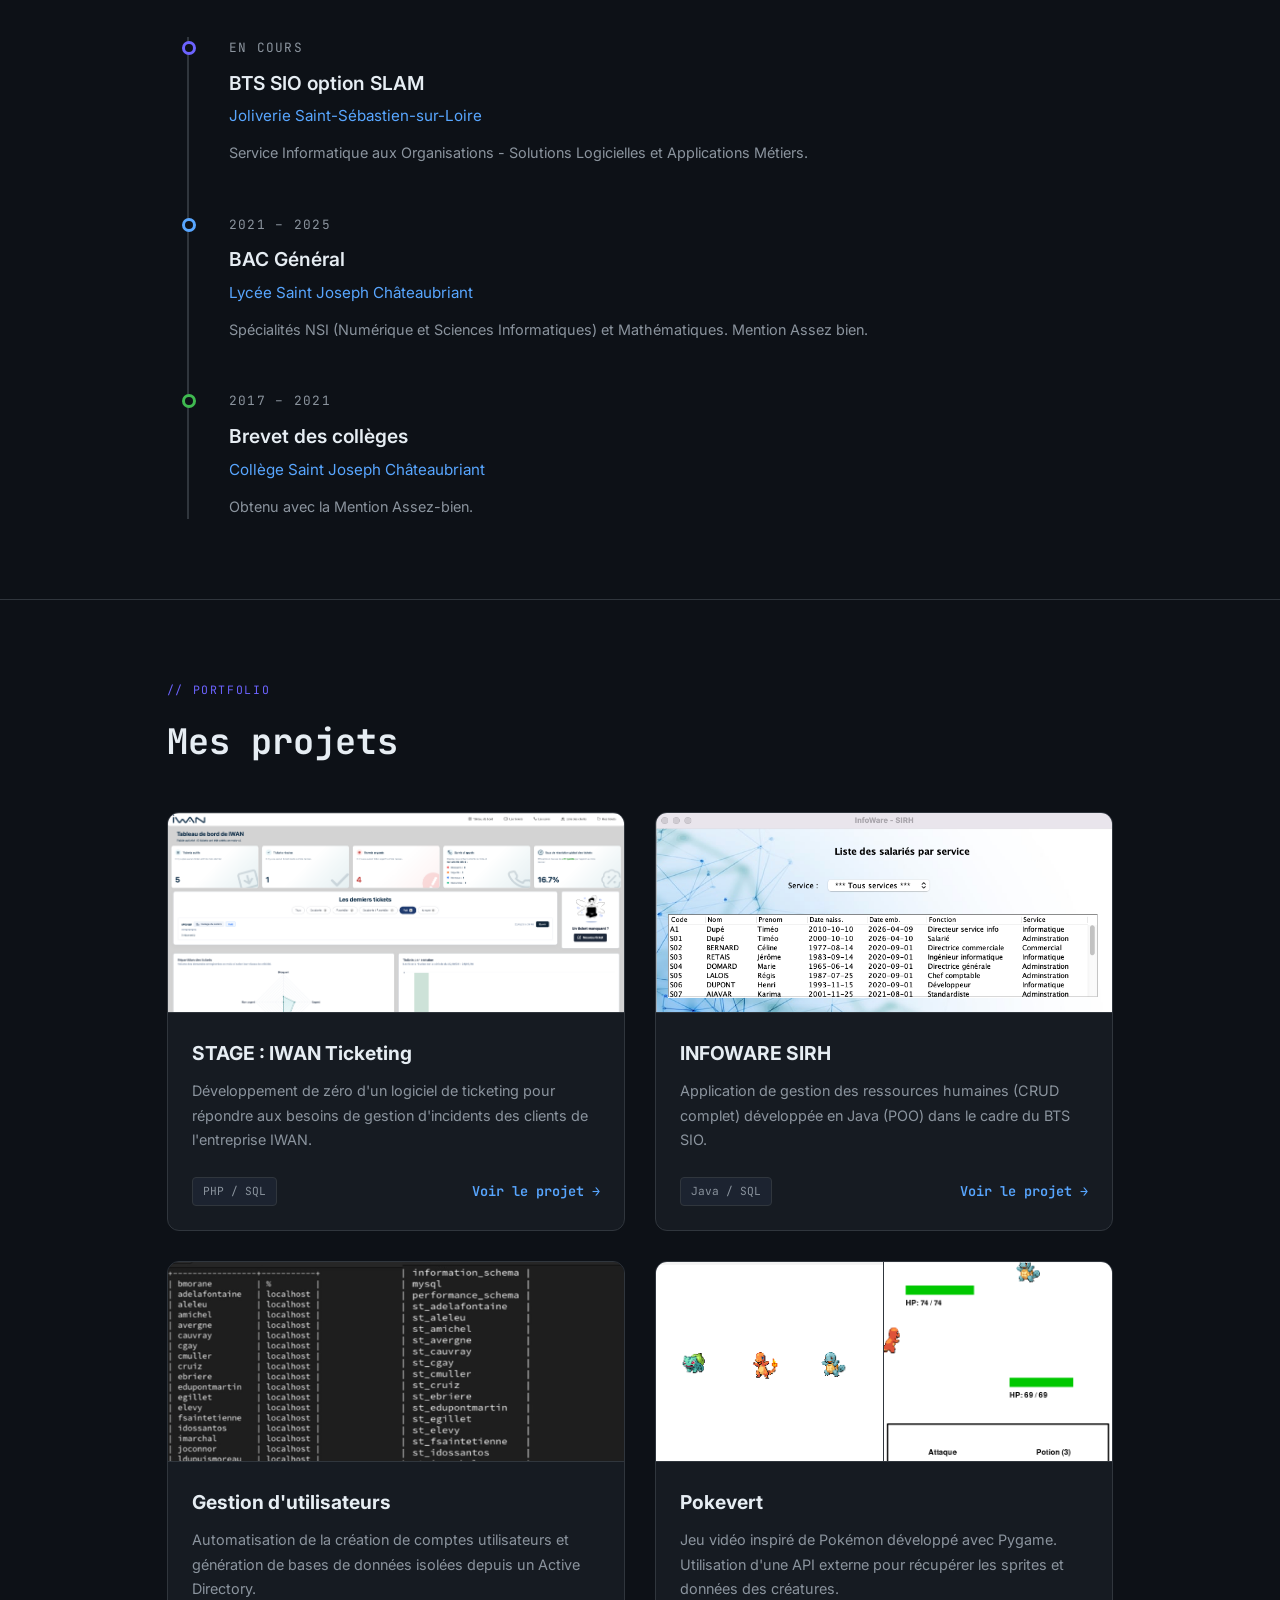
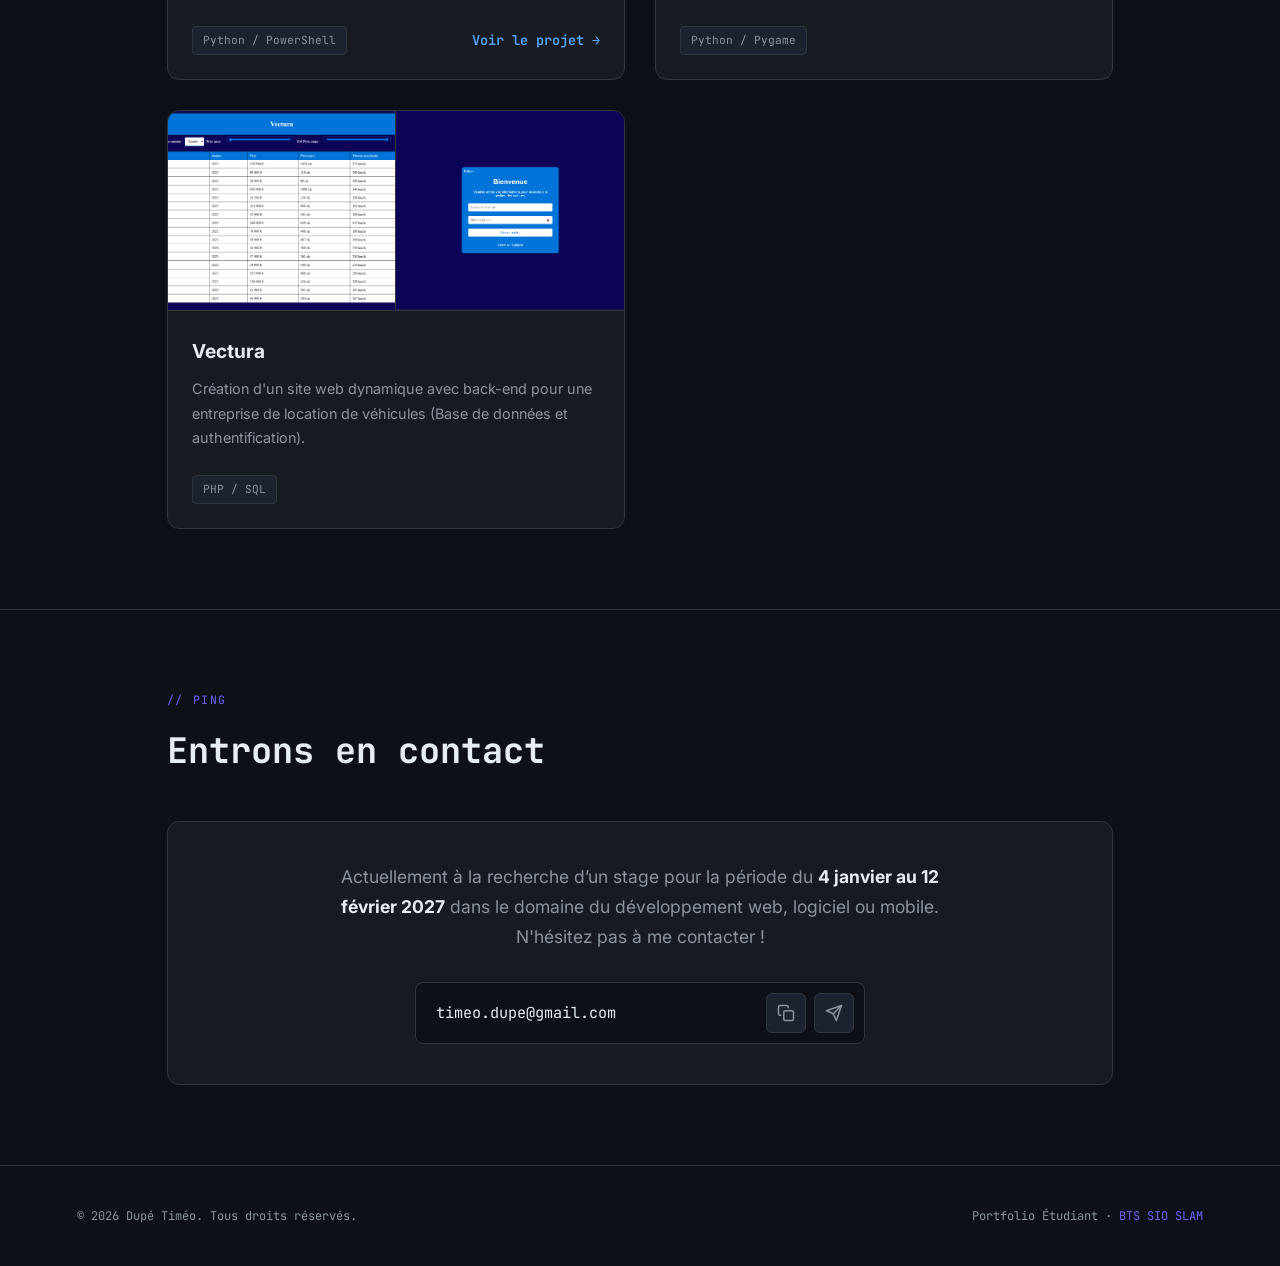
==== commit 2f3bfa89: "Modification des dates de stage" ====
--- a/index.html
+++ b/index.html
@@ -28,7 +28,7 @@
     <div class="container hero-content">
       <div class="status-badge">
         <span class="pulse-dot"></span>
-        Recherche de stage : 11 Janvier → 12 février 2027
+        Recherche de stage : 4 Janvier → 12 février 2027
       </div>
       
       <h1>Dupé <span>Timéo</span></h1>
@@ -198,7 +198,7 @@
       
       <div class="contact-wrapper">
         <p class="contact-desc">
-          Actuellement à la recherche d’un stage pour la période du <strong>11 janvier au 12 février 2027</strong> dans le domaine du développement web, logiciel ou mobile. N'hésitez pas à me contacter !
+          Actuellement à la recherche d’un stage pour la période du <strong>4 janvier au 12 février 2027</strong> dans le domaine du développement web, logiciel ou mobile. N'hésitez pas à me contacter !
         </p>
 
         <div class="email-box">
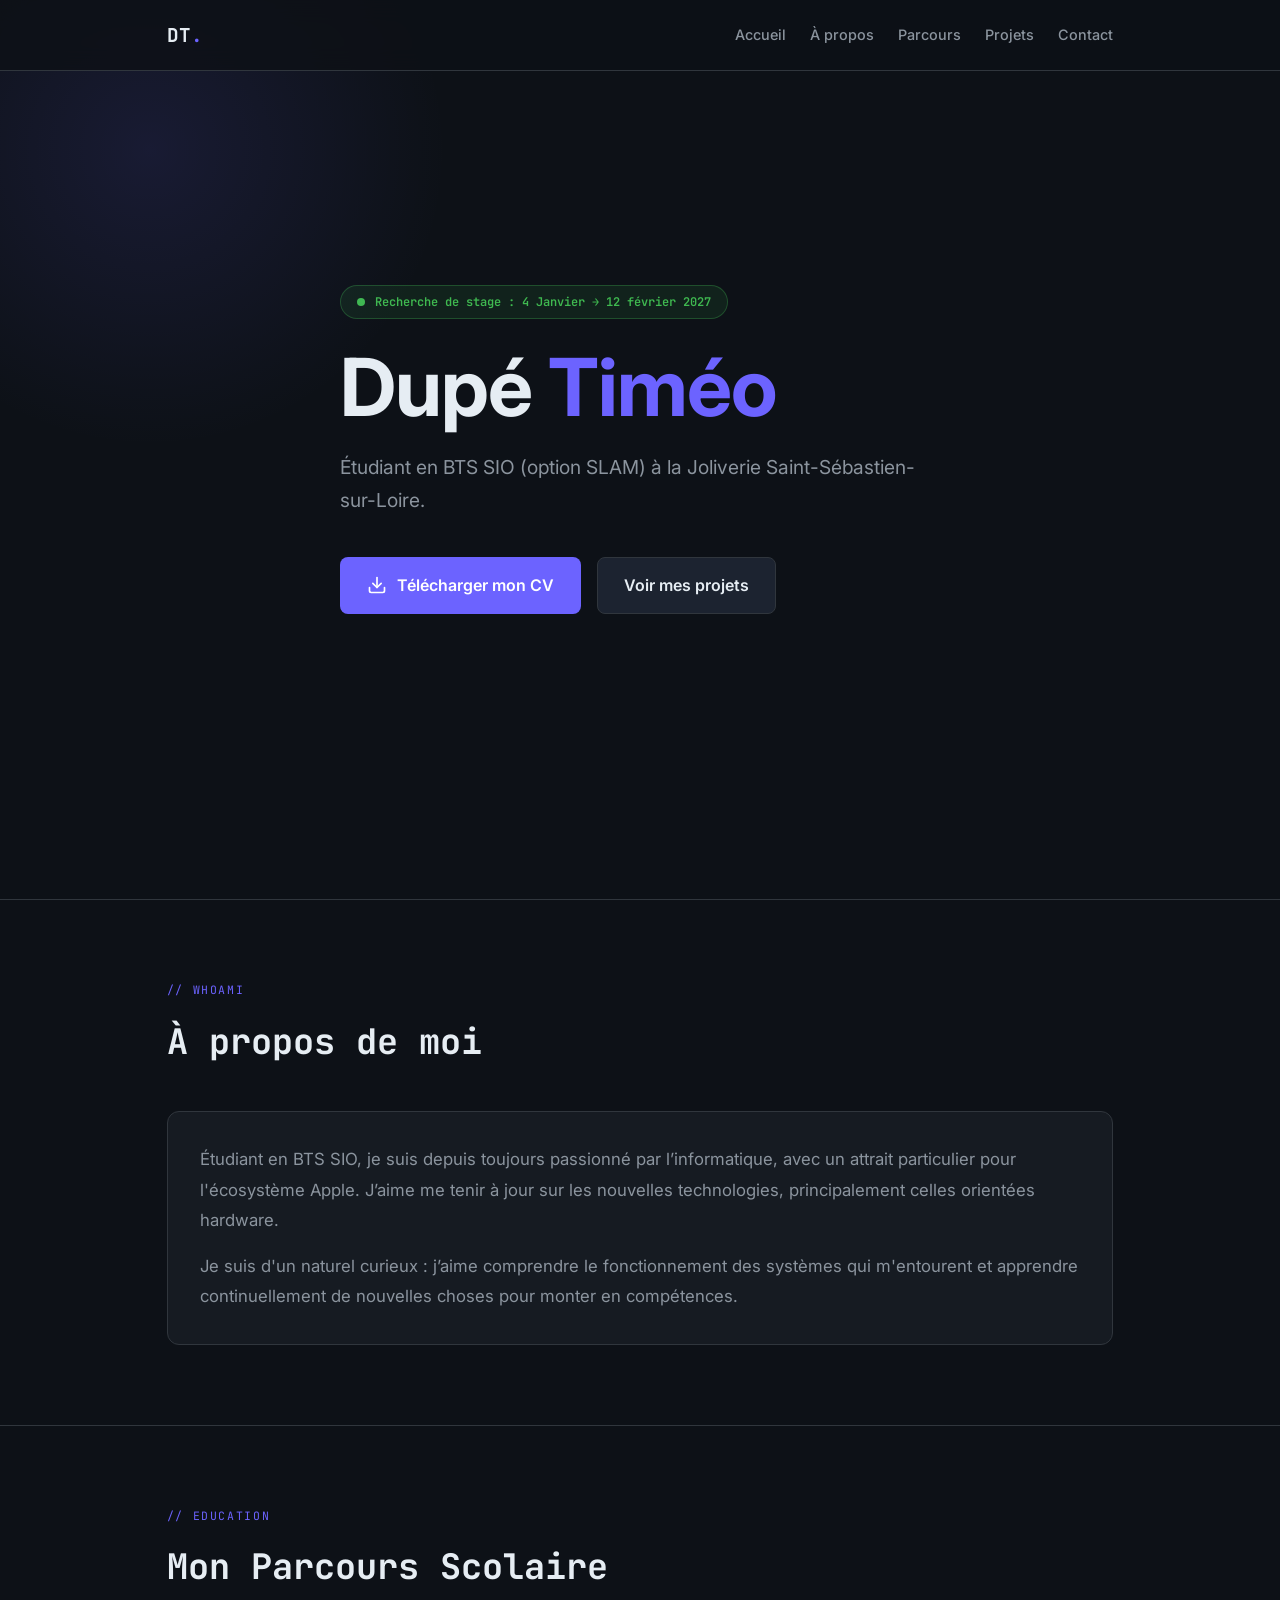
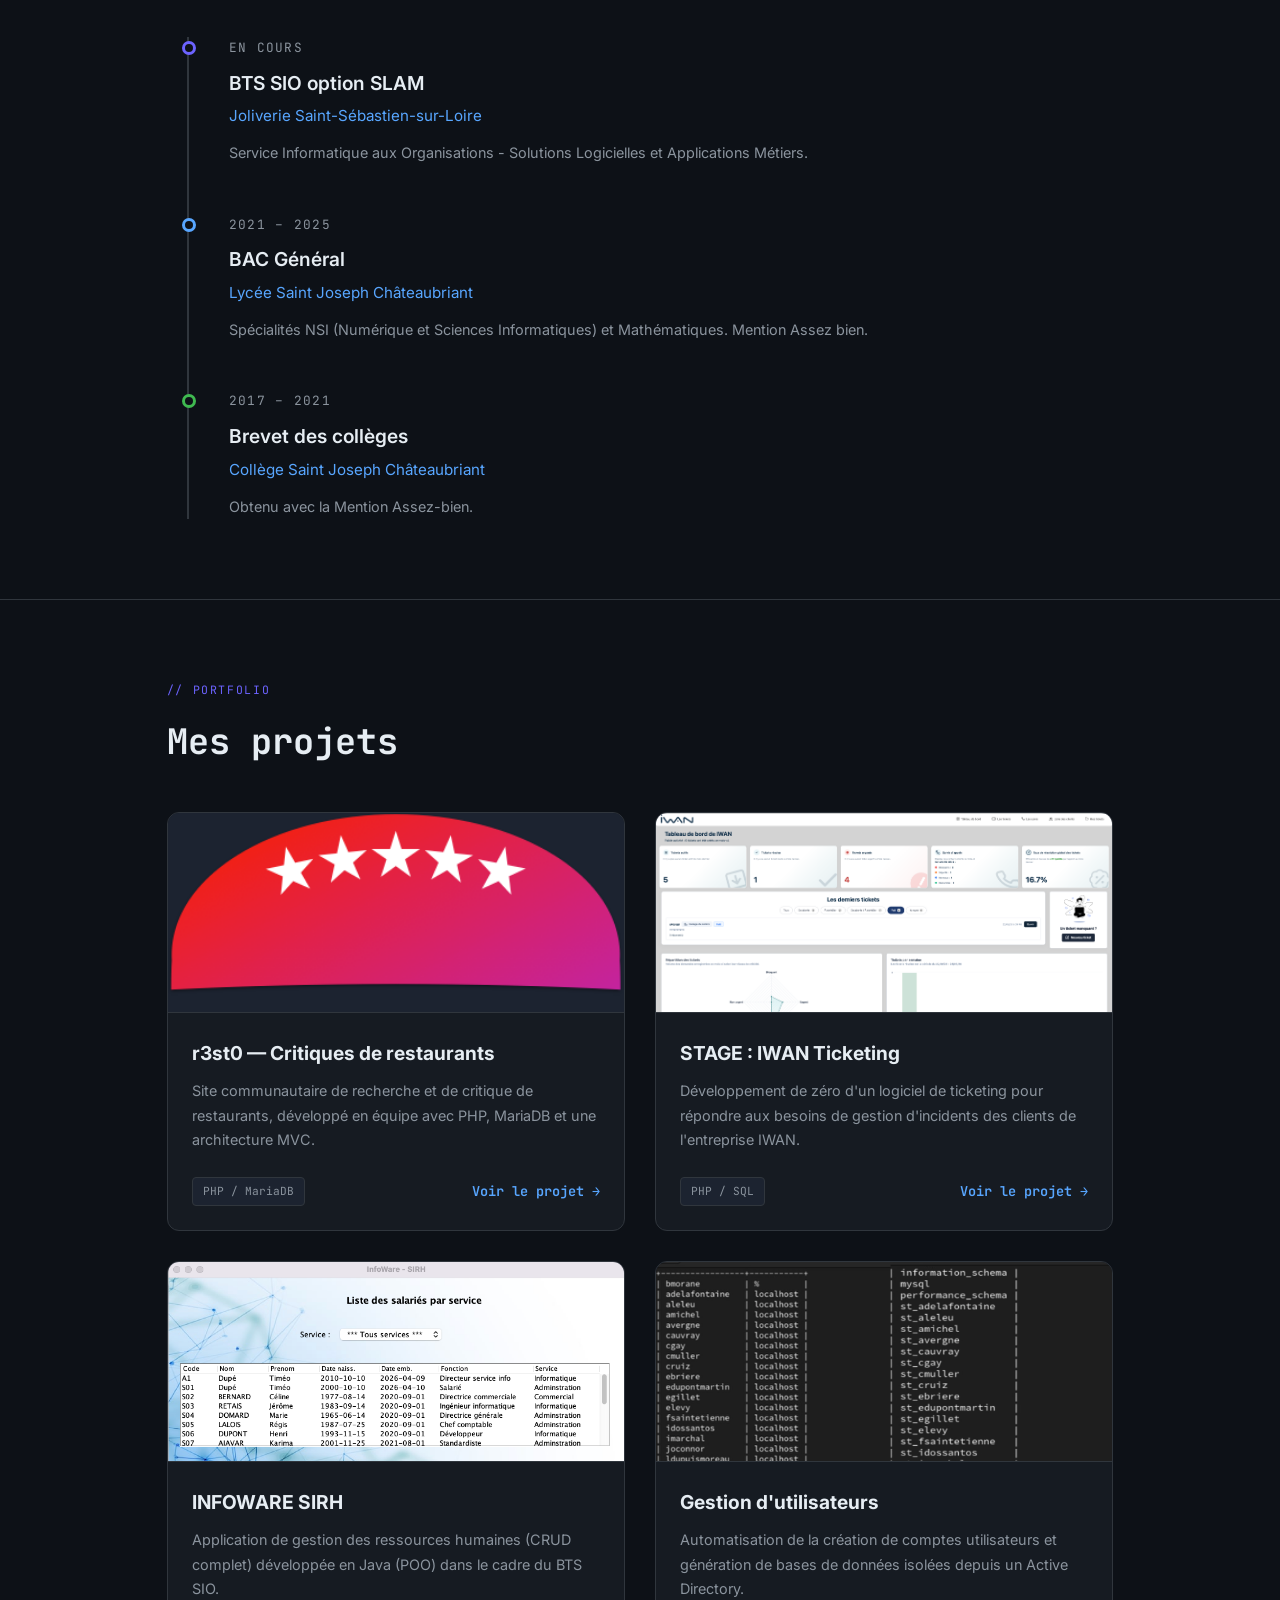
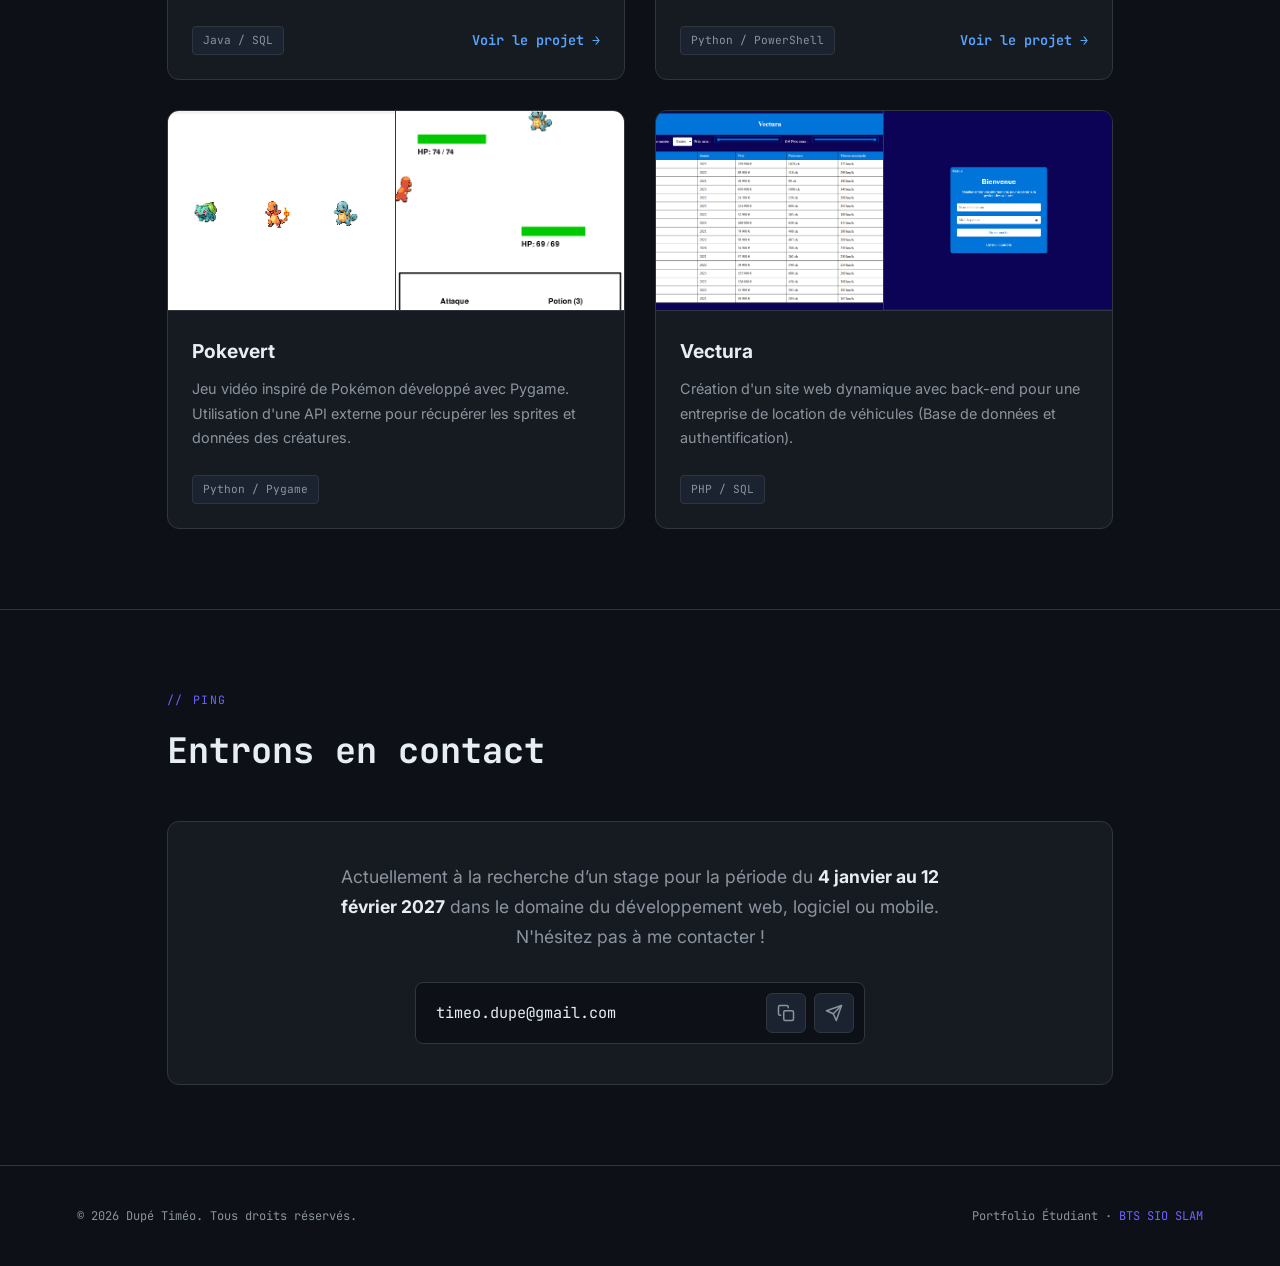
==== commit b819a1c1: "Ajout du projet r3st0" ====
--- a/index.html
+++ b/index.html
@@ -111,6 +111,21 @@
       
       <div class="projects-grid">
         
+        <!-- Projet r3st0 -->
+        <div class="project-card">
+          <div class="card-image-wrapper">
+            <img src="img/projets/r3st0/logo.png" alt="Logo r3st0" />
+          </div>
+          <div class="project-content">
+            <h3>r3st0 — Critiques de restaurants</h3>
+            <p>Site communautaire de recherche et de critique de restaurants, développé en équipe avec PHP, MariaDB et une architecture MVC.</p>
+            <div class="project-footer">
+              <span class="tech-tag">PHP / MariaDB</span>
+              <a href="./projet/r3st0/r3st0.html" class="project-link">Voir le projet →</a>
+            </div>
+          </div>
+        </div>
+
         <!-- Projet 1 -->
         <div class="project-card">
           <div class="card-image-wrapper">
